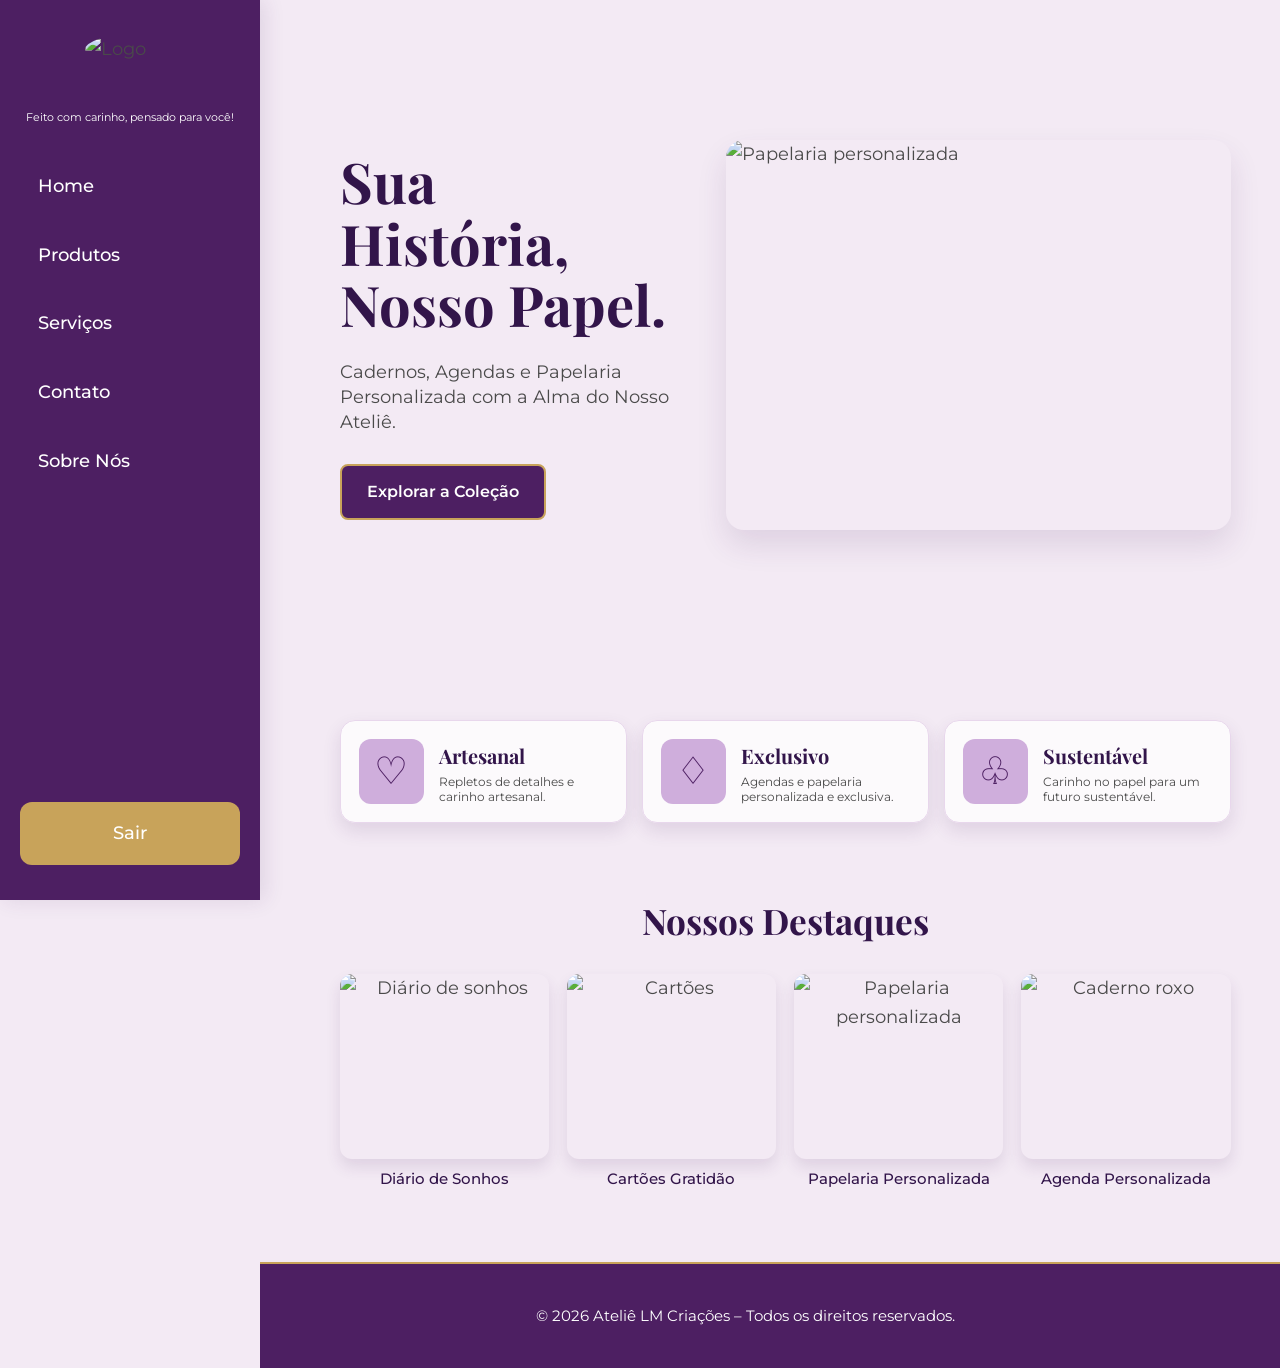
==== index.html @ 1ca39fce "Ateliê LM Criações" ====
<!DOCTYPE html>
<html lang="pt-br">

<head>
    <meta charset="UTF-8">
    <meta name="viewport" content="width=device-width, initial-scale=1.0">
    <title>Home | LM Criações</title>
    <link rel="stylesheet" href="style.css">
</head>

<body>

    <header>

        <nav>

            <img class="logo" src="https://imglink.cc/cdn/tSysD6IzB-.jpg" alt="Logo">
            <p class="Texto-P">Feito com carinho, pensado para você!</p>

            <div class="menu">
                <a href="index.html">Home</a>
                <a href="produtos.html">Produtos</a>
                <a href="servicos.html">Serviços</a>
                <a href="#">Contato</a>
                <a href="Sobre.html">Sobre Nós</a>
                <a href="login.html" class="btn-sair">Sair</a>
            </div>

        </nav>

    </header>

    <main>

        <section class="home-hero">

            <div class="hero-texto">
                <h1>Sua História,<br>Nosso Papel.</h1>

                <p>
                    Cadernos, Agendas e Papelaria
                    Personalizada com a Alma do
                    Nosso Ateliê.
                </p>

                <a href="produtos.html" class="btn-colecao">
                    Explorar a Coleção
                </a>
            </div>

            <div class="hero-imagem">
                <img src="https://images.unsplash.com/photo-1544816155-12df9643f363?auto=format&fit=crop&w=1000&q=80"
                    alt="Papelaria personalizada">
            </div>

        </section>

        <section class="diferenciais">

            <div class="diferencial">
                <div class="icone">♡</div>

                <div>
                    <h3>Artesanal</h3>
                    <p>
                        Repletos de detalhes e
                        carinho artesanal.
                    </p>
                </div>
            </div>

            <div class="diferencial">
                <div class="icone">♢</div>

                <div>
                    <h3>Exclusivo</h3>
                    <p>
                        Agendas e papelaria
                        personalizada e exclusiva.
                    </p>
                </div>
            </div>

            <div class="diferencial">
                <div class="icone">♧</div>

                <div>
                    <h3>Sustentável</h3>
                    <p>
                        Carinho no papel para um
                        futuro sustentável.
                    </p>
                </div>
            </div>

        </section>

        <section id="destaques" class="destaques">

            <h2>Nossos Destaques</h2>

            <div class="produtos-destaque">

                <div class="produto">
                    <img src="https://images.unsplash.com/photo-1531346878377-a5be20888e57?auto=format&fit=crop&w=600&q=80"
                        alt="Diário de sonhos">

                    <h3>Diário de Sonhos</h3>
                </div>

                <div class="produto">
                    <img src="https://images.unsplash.com/photo-1517842645767-c639042777db?auto=format&fit=crop&w=600&q=80"
                        alt="Cartões">

                    <h3>Cartões Gratidão</h3>
                </div>

                <div class="produto">
                    <img src="https://images.unsplash.com/photo-1455390582262-044cdead277a?auto=format&fit=crop&w=600&q=80"
                        alt="Papelaria personalizada">

                    <h3>Papelaria Personalizada</h3>
                </div>

                <div class="produto">
                    <img src="https://images.unsplash.com/photo-1544947950-fa07a98d237f?auto=format&fit=crop&w=600&q=80"
                        alt="Caderno roxo">

                    <h3>Agenda Personalizada</h3>
                </div>

            </div>

        </section>

    </main>

    <footer>
        <div class="container">
            <p>© 2026 Ateliê LM Criações – Todos os direitos reservados.</p>
        </div>
    </footer>

</body>

</html>
---- style.css ----
/* https://imglink.cc/cdn/tSysD6IzB-.jpg (Imagem da Logo)*/
@import url('https://fonts.googleapis.com/css2?family=Montserrat:wght@300;400;500;600;700&family=Playfair+Display:wght@500;600;700&display=swap');

:root {
    --bg-principal: #F3EAF4;
    --cabecalho: #4D1F62;
    --roxo-texto: #32154A;
    --cards: #CFAEDC;
    --branco: #FFFFFF;
    --botao: #C8A35A;
    --botao-hover: #B38E47;
    --textinho: #4A4A4A;
    --borda: #E8D7EC;
    --sombra: rgba(77, 31, 98, .12);
    --transition: .3s ease;
}

* {
    margin: 0;
    padding: 0;
    box-sizing: border-box;
}

html {
    scroll-behavior: smooth;
}

body {
    background: var(--bg-principal);
    color: var(--textinho);
    font-family: "Montserrat", sans-serif;
    font-size: 18px;
    line-height: 1.6;
}

h1,
h2,
h3,
h4,
h5,
h6 {
    font-family: "Playfair Display", serif;
    color: var(--roxo-texto);
    margin-bottom: 15px;
}

h1 {
    font-size: 3.5rem;
}

h2 {
    font-size: 2.7rem;
}

h3 {
    font-size: 2rem;
}

h4 {
    font-size: 1.7rem;
}

h5 {
    font-size: 1.4rem;
}

h6 {
    font-size: 1.1rem;
}

p {
    margin-bottom: 20px;
}

header {
    position: fixed;
    top: 0;
    left: 0;
    width: 260px;
    height: 100vh;
    background: var(--cabecalho);
    box-shadow: 4px 0 20px var(--sombra);
    z-index: 1000;
}

nav {
    height: 100%;
    display: flex;
    flex-direction: column;
    align-items: center;
    padding: 35px 20px;
}

.logo {
    width: 90px;
    margin-bottom: 45px;
    border-radius: 50%;
}

.menu {
    width: 100%;
    display: flex;
    flex-direction: column;
    gap: 10px;
    flex: 1;
}

.menu a {
    color: var(--branco);
    padding: 15px 18px;
    border-radius: 12px;
    font-weight: 500;
    text-decoration: none;
    transition: var(--transition);
}

.menu a:hover {
    background: rgba(255, 255, 255, .15);
    color: var(--botao);
    transform: translateX(8px);
}

main {
    margin-left: 260px;
    padding-left: 30px;
}

.container {
    width: 95%;
    padding: 30px 10px;
}

section {
    margin-bottom: 70px;
}

.home-hero {
    width: 100%;
    min-height: 650px;
    display: grid;
    grid-template-columns: .8fr 1.2fr;
    align-items: center;
    gap: 50px;
    padding: 60px 5% 40px;
}

.hero-texto {
    max-width: 450px;
}

.hero-texto h1 {
    font-size: 3.5rem;
    line-height: 1.1;
    margin-bottom: 25px;
}

.hero-texto p {
    font-size: 1.15rem;
    line-height: 1.35;
    margin-bottom: 30px;
}

.hero-imagem {
    width: 100%;
    height: 390px;
    overflow: hidden;
    border-radius: 18px;
    box-shadow: 0 15px 30px var(--sombra);
}

.hero-imagem img {
    width: 100%;
    height: 100%;
    display: block;
    object-fit: cover;
    transition: var(--transition);
}

.hero-imagem:hover img {
    transform: scale(1.03);
}

button,
.btn-colecao {
    background: var(--botao);
    color: var(--branco);
    border-radius: 8px;
    font-size: 16px;
    font-weight: 600;
    cursor: pointer;
    transition: var(--transition);
}

button {
    border: none;
    padding: 12px 30px;
}

button:hover {
    background: var(--botao-hover);
    transform: translateY(-3px);
}

.btn-colecao {
    display: inline-block;
    padding: 13px 25px;
    border: 2px solid var(--botao);
    text-decoration: none;
    background: var(--cabecalho);
}

.btn-colecao:hover {
    background: var(--botao);
    transform: translateY(-3px);
    box-shadow: 0 8px 18px rgba(200, 163, 90, .30);
}

.btn-sair {
    width: 100%;
    margin-top: auto;
    padding: 15px 18px;
    background: var(--botao);
    color: var(--branco);
    border: 2px solid transparent;
    border-radius: 12px;
    text-align: center;
    text-decoration: none;
    font-weight: 600;
    transition: var(--transition);
}

.btn-sair:hover {
    background: var(--botao-hover);
    border-color: rgba(255, 255, 255, .25);
    transform: translateY(-3px);
    box-shadow: 0 8px 18px rgba(200, 163, 90, .35);
}

.diferenciais {
    width: 90%;
    margin: 0 auto 70px;
    display: grid;
    grid-template-columns: repeat(3, 1fr);
    gap: 15px;
}

.diferencial {
    display: flex;
    align-items: center;
    gap: 15px;
    padding: 18px;
    background: rgba(255, 255, 255, .75);
    border: 1px solid var(--borda);
    border-radius: 15px;
    box-shadow: 0 8px 18px var(--sombra);
    transition: var(--transition);
}

.diferencial:hover {
    transform: translateY(-5px);
    box-shadow: 0 12px 25px var(--sombra);
}

.icone {
    min-width: 65px;
    height: 65px;
    display: flex;
    align-items: center;
    justify-content: center;
    background: var(--cards);
    color: var(--cabecalho);
    border-radius: 12px;
    font-family: serif;
    font-size: 38px;
}

.diferencial h3 {
    margin-bottom: 2px;
    font-size: 1.25rem;
}

.diferencial p {
    margin: 0;
    font-size: .75rem;
    line-height: 1.25;
}

.destaques {
    width: 90%;
    margin: 0 auto 70px;
    text-align: center;
}

.destaques h2 {
    margin-bottom: 25px;
    font-size: 2.2rem;
}

.produtos-destaque {
    display: grid;
    grid-template-columns: repeat(4, 1fr);
    gap: 18px;
}

.produto {
    cursor: pointer;
    transition: var(--transition);
}

.produto:hover {
    transform: translateY(-5px);
}

.produto img {
    width: 100%;
    height: 185px;
    display: block;
    object-fit: cover;
    margin-bottom: 8px;
    border-radius: 12px;
    box-shadow: 0 8px 15px var(--sombra);
    transition: var(--transition);
}

.produto:hover img {
    box-shadow: 0 12px 22px var(--sombra);
}

.produto h3 {
    margin: 0;
    color: var(--roxo-texto);
    font-family: "Montserrat", sans-serif;
    font-size: .95rem;
    font-weight: 500;
}

.cards,
.servicos {
    display: grid;
    grid-template-columns: repeat(auto-fit, minmax(260px, 1fr));
    gap: 25px;
}

.card,
.card_servicos {
    padding: 25px;
    background: var(--branco);
    border: 1px solid var(--borda);
    border-radius: 18px;
    box-shadow: 0 10px 20px var(--sombra);
}

.card button {
    margin-top: 15px;
}

.card_servicos {
    transition: var(--transition);
}

.card_servicos:hover {
    transform: translateY(-5px);
}

#servicos_main {
    padding: 30px 5% 5%;
    display: flex;
    flex-direction: column;
}

#servicos_main h1 {
    padding: 0;
}

.card_servicos img {
    width: 100%;
    height: auto;
    display: block;
}

.overlay {
    position: relative;
    width: auto;
    padding: 10px 0;
    background: rgba(50, 21, 74, .79);
    color: var(--branco);
    border-radius: 10px;
    text-align: center;
    font-size: 15px;
    font-weight: bold;
    opacity: 0;
    transition: opacity var(--transition);
}

.card_servicos:hover .overlay {
    opacity: 1;
}

.Texto-P {
    margin-bottom: 30px;
    color: var(--branco);
    font-size: .7rem;
}

footer {
    margin-left: 260px;
    padding: 10px;
    background: var(--cabecalho);
    color: var(--branco);
    text-align: center;
    border-top: 2px solid var(--botao);
}

footer p {
    margin: 0;
    color: var(--branco);
    font-size: .95rem;
}

@media (max-width: 1000px) {
    .home-hero {
        grid-template-columns: 1fr;
        padding-top: 40px;
        text-align: center;
    }

    .hero-texto {
        max-width: 600px;
        margin: auto;
    }

    .hero-imagem {
        height: 350px;
    }

    .diferenciais {
        grid-template-columns: 1fr;
    }

    .produtos-destaque {
        grid-template-columns: repeat(2, 1fr);
    }
}

@media (max-width: 768px) {
    body {
        font-size: 16px;
    }

    header {
        position: relative;
        width: 100%;
        height: auto;
    }

    nav {
        padding: 20px;
    }

    .logo {
        margin-bottom: 20px;
    }

    .menu {
        flex-direction: row;
        justify-content: center;
        flex-wrap: wrap;
    }

    main {
        margin-left: 0;
        padding-left: 0;
    }

    .container {
        width: 92%;
    }

    .home-hero {
        padding: 30px 5%;
    }

    .hero-texto h1 {
        font-size: 2.5rem;
    }

    .hero-texto p {
        font-size: 1rem;
    }

    .hero-imagem {
        height: 280px;
    }

    .diferenciais {
        width: 92%;
    }

    .produtos-destaque {
        grid-template-columns: repeat(2, 1fr);
    }

    footer {
        margin-left: 0;
    }
}

@media (max-width: 500px) {
    .produtos-destaque {
        grid-template-columns: 1fr;
    }

    .produto img {
        height: 220px;
    }
}
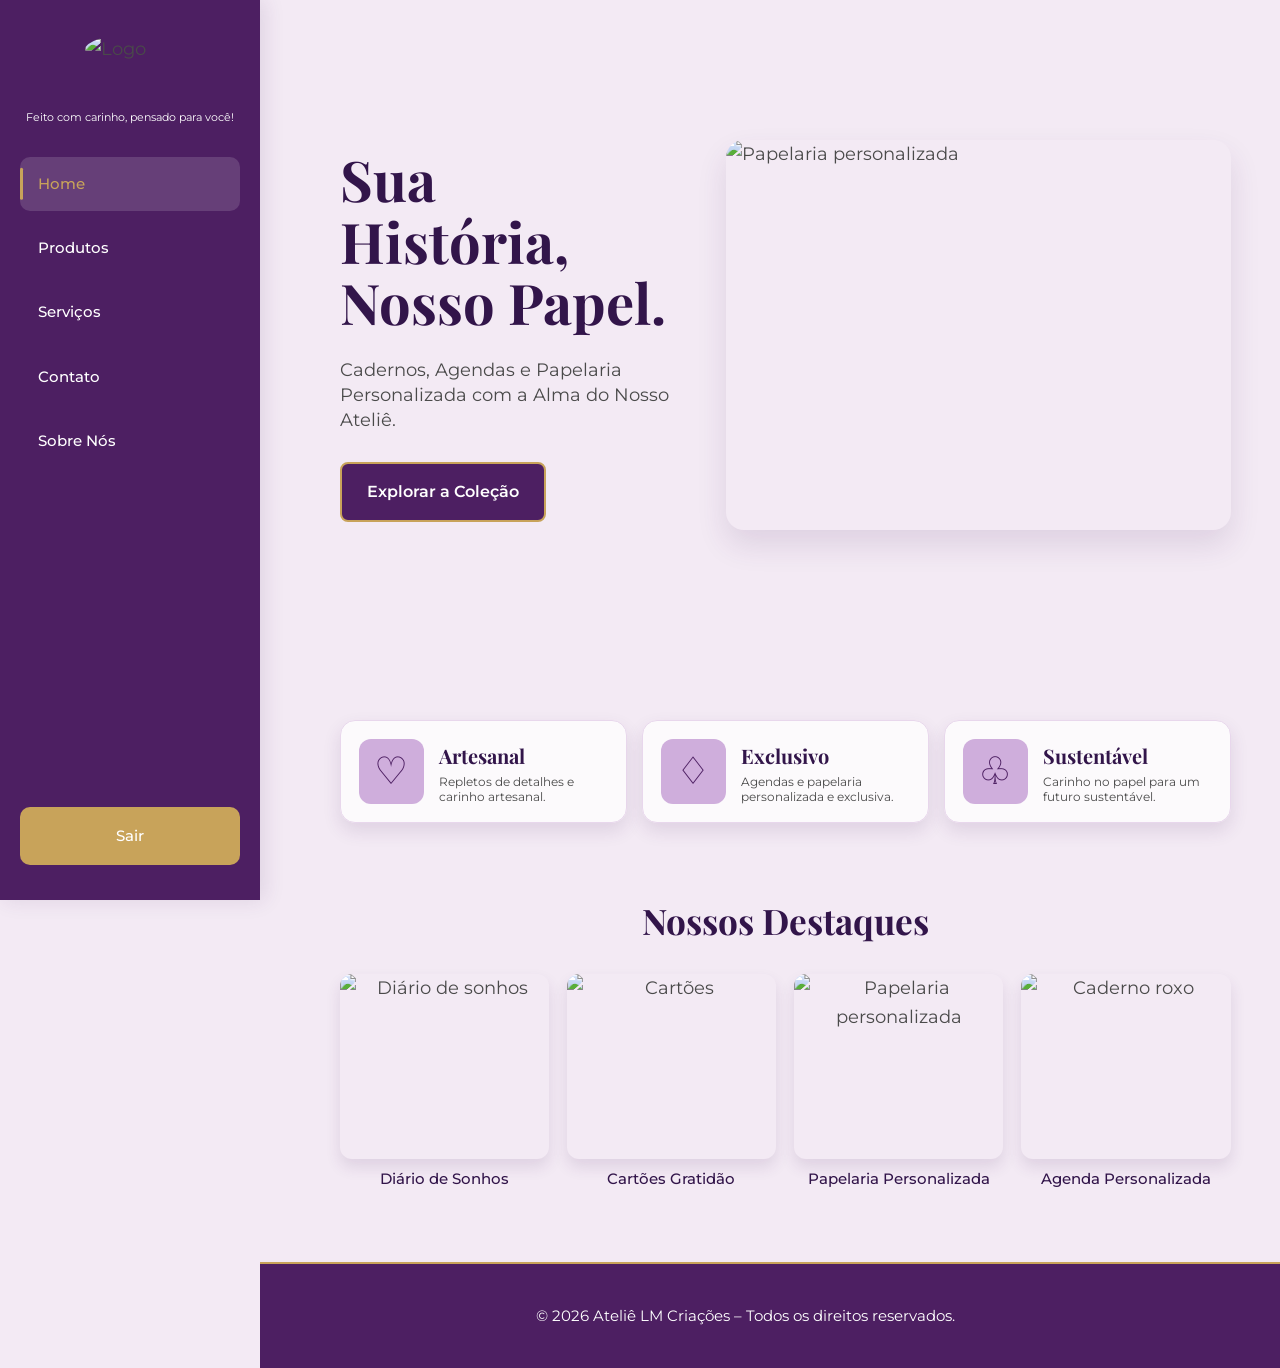
==== commit 3235bb56: "Ateliê LM Criações" ====
--- a/index.html
+++ b/index.html
@@ -18,10 +18,10 @@
             <p class="Texto-P">Feito com carinho, pensado para você!</p>
 
             <div class="menu">
-                <a href="index.html">Home</a>
+                <a href="index.html" class="ativo">Home</a>
                 <a href="produtos.html">Produtos</a>
                 <a href="servicos.html">Serviços</a>
-                <a href="#">Contato</a>
+                <a href="contato.html">Contato</a>
                 <a href="Sobre.html">Sobre Nós</a>
                 <a href="login.html" class="btn-sair">Sair</a>
             </div>
--- a/style.css
+++ b/style.css
@@ -1,5 +1,5 @@
 /* https://imglink.cc/cdn/tSysD6IzB-.jpg (Imagem da Logo)*/
-@import url('https://fonts.googleapis.com/css2?family=Montserrat:wght@300;400;500;600;700&family=Playfair+Display:wght@500;600;700&display=swap');
+@import url('https://fonts.googleapis.com/css2?family=Montserrat:wght@300;400;500;600;700&family=Playfair+Display:wght@500;600;700&display=swap%27');
 
 :root {
     --bg-principal: #F3EAF4;
@@ -84,7 +84,7 @@
 }
 
 nav {
-    height: 100%;
+    height: 100vh;
     display: flex;
     flex-direction: column;
     align-items: center;
@@ -105,19 +105,58 @@
     flex: 1;
 }
 
+
 .menu a {
+    position: relative;
     color: var(--branco);
     padding: 15px 18px;
-    border-radius: 12px;
+    border-radius: 10px;
+    text-decoration: none;
+    font-size: .95rem;
     font-weight: 500;
-    text-decoration: none;
-    transition: var(--transition);
-}
+    transition: var(--transition);
+    overflow: hidden;
+
+}
+
+.menu a::before {
+    content: "";
+    position: absolute;
+    left: 0;
+    top: 50%;
+    width: 3px;
+    height: 0;
+    background: var(--botao);
+    border-radius: 5px;
+    transform: translateY(-50%);
+    transition: var(--transition);
+
+}
+
 
 .menu a:hover {
-    background: rgba(255, 255, 255, .15);
+    background: rgba(255, 255, 255, .10);
     color: var(--botao);
     transform: translateX(8px);
+
+}
+
+
+.menu a:hover::before {
+    height: 60%;
+
+}
+
+.menu a.ativo {
+    background: rgba(255, 255, 255, .14);
+    color: var(--botao);
+
+}
+
+
+.menu a.ativo::before {
+    height: 60%;
+
 }
 
 main {
@@ -203,7 +242,7 @@
 
 .btn-colecao {
     display: inline-block;
-    padding: 13px 25px;
+    padding: 15px 25px;
     border: 2px solid var(--botao);
     text-decoration: none;
     background: var(--cabecalho);
@@ -513,4 +552,391 @@
     .produto img {
         height: 220px;
     }
+}
+
+.sobre-container {
+    width: min(1250px, 90%);
+    margin: 0 auto;
+}
+
+.sobre-hero {
+    min-height: 550px;
+    padding: 70px 5%;
+    display: grid;
+    grid-template-columns: .9fr 1.1fr;
+    align-items: center;
+    gap: 60px;
+}
+
+.sobre-titulo {
+    position: relative;
+}
+
+.sobre-detalhe,
+.titulo-secao span,
+.diferencial-conteudo>span {
+    display: inline-block;
+    margin-bottom: 12px;
+    color: var(--botao);
+    font-size: .8rem;
+    font-weight: 700;
+    letter-spacing: 2px;
+}
+
+.sobre-titulo h1 {
+    margin-bottom: 5px;
+    line-height: 1.1;
+}
+
+.sobre-titulo h2 {
+    margin-bottom: 15px;
+    color: var(--botao);
+    font-family: "Montserrat", sans-serif;
+    font-size: 1.4rem;
+    font-weight: 500;
+}
+
+.sobre-titulo p {
+    font-size: 1.1rem;
+    font-style: italic;
+}
+
+.sobre-introducao {
+    padding: 35px;
+    background: rgba(255, 255, 255, .8);
+    border-left: 5px solid var(--botao);
+    border-radius: 0 20px 20px 0;
+    box-shadow: 0 12px 25px var(--sombra);
+}
+
+.sobre-introducao p:last-child {
+    margin-bottom: 0;
+}
+
+.titulo-secao {
+    margin-bottom: 40px;
+    text-align: center;
+}
+
+.titulo-secao h2 {
+    margin-bottom: 8px;
+}
+
+.titulo-secao p {
+    max-width: 650px;
+    margin: 0 auto;
+}
+
+.sobre-secao {
+    padding: 40px 5% 80px;
+}
+
+.sobre-servicos {
+    display: grid;
+    grid-template-columns: repeat(4, 1fr);
+    gap: 20px;
+}
+
+.sobre-card,
+.sobre-bloco {
+    background: var(--branco);
+    border: 1px solid var(--borda);
+    box-shadow: 0 8px 18px var(--sombra);
+}
+
+.sobre-card {
+    position: relative;
+    padding: 28px 22px;
+    border-radius: 18px;
+    overflow: hidden;
+    transition: var(--transition);
+}
+
+.sobre-card::before {
+    content: "";
+    position: absolute;
+    inset: 0 0 auto;
+    height: 4px;
+    background: var(--botao);
+    transform: scaleX(0);
+    transform-origin: left;
+    transition: var(--transition);
+}
+
+.sobre-card:hover {
+    transform: translateY(-8px);
+    box-shadow: 0 15px 30px var(--sombra);
+}
+
+.sobre-card:hover::before {
+    transform: scaleX(1);
+}
+
+.sobre-icone,
+.bloco-icone {
+    display: flex;
+    align-items: center;
+    justify-content: center;
+    background: var(--cards);
+    border-radius: 15px;
+}
+
+.sobre-icone {
+    width: 58px;
+    height: 58px;
+    margin-bottom: 18px;
+    font-size: 28px;
+}
+
+.sobre-card h3,
+.beneficio h3 {
+    font-family: "Montserrat", sans-serif;
+}
+
+.sobre-card h3 {
+    margin-bottom: 8px;
+    font-size: 1.15rem;
+}
+
+.sobre-card p {
+    margin: 0;
+    font-size: .9rem;
+    line-height: 1.5;
+}
+
+.sobre-diferencial {
+    width: 90%;
+    margin: 20px auto 80px;
+    padding: 50px;
+    display: grid;
+    grid-template-columns: 1.5fr .8fr;
+    align-items: center;
+    gap: 50px;
+    background: var(--cabecalho);
+    color: var(--branco);
+    border-radius: 25px;
+    box-shadow: 0 15px 30px var(--sombra);
+    overflow: hidden;
+}
+
+.diferencial-conteudo h2 {
+    color: var(--branco);
+}
+
+.diferencial-conteudo p {
+    color: rgba(255, 255, 255, .88);
+}
+
+.diferencial-frase {
+    padding: 25px;
+    text-align: center;
+    border: 1px solid rgba(255, 255, 255, .25);
+    border-radius: 18px;
+}
+
+.diferencial-frase span {
+    display: block;
+    height: 30px;
+    color: var(--botao);
+    font-family: "Playfair Display", serif;
+    font-size: 4rem;
+    line-height: 1;
+}
+
+.diferencial-frase p {
+    margin: 15px 0 0;
+    color: var(--branco);
+    font-family: "Playfair Display", serif;
+    font-size: 1.25rem;
+}
+
+.sobre-duplo {
+    width: 90%;
+    margin: 0 auto 80px;
+    display: grid;
+    grid-template-columns: repeat(2, 1fr);
+    gap: 25px;
+}
+
+.sobre-bloco {
+    padding: 35px;
+    border-radius: 20px;
+    transition: var(--transition);
+}
+
+.sobre-bloco:hover {
+    transform: translateY(-5px);
+}
+
+.bloco-icone {
+    width: 60px;
+    height: 60px;
+    margin-bottom: 20px;
+    font-size: 30px;
+}
+
+.sobre-bloco h2 {
+    font-size: 2rem;
+}
+
+.sobre-escolha {
+    padding: 20px 5% 80px;
+}
+
+.sobre-beneficios {
+    display: grid;
+    grid-template-columns: repeat(2, 1fr);
+    gap: 20px;
+}
+
+.beneficio {
+    display: flex;
+    align-items: flex-start;
+    gap: 20px;
+    padding: 25px;
+    background: rgba(255, 255, 255, .8);
+    border: 1px solid var(--borda);
+    border-radius: 18px;
+    transition: var(--transition);
+}
+
+.beneficio:hover {
+    transform: translateY(-5px);
+    box-shadow: 0 10px 22px var(--sombra);
+}
+
+.beneficio-icone {
+    min-width: 55px;
+    height: 55px;
+    display: flex;
+    align-items: center;
+    justify-content: center;
+    background: var(--cards);
+    border-radius: 14px;
+    font-size: 25px;
+}
+
+.beneficio h3 {
+    margin-bottom: 5px;
+    font-size: 1.15rem;
+}
+
+.beneficio p {
+    margin: 0;
+    font-size: .9rem;
+}
+
+.sobre-final {
+    width: 90%;
+    margin: 0 auto 70px;
+    padding: 65px 30px;
+    text-align: center;
+    background: var(--cards);
+    border-radius: 25px;
+    box-shadow: 0 12px 25px var(--sombra);
+}
+
+.sobre-final h2 {
+    margin-bottom: 10px;
+}
+
+.sobre-final p {
+    max-width: 600px;
+    margin: 0 auto 25px;
+}
+
+@media (max-width: 1100px) {
+
+    .sobre-hero {
+        grid-template-columns: 1fr;
+        gap: 30px;
+        text-align: center;
+    }
+
+    .sobre-introducao {
+        text-align: left;
+    }
+
+    .sobre-servicos {
+        grid-template-columns: repeat(2, 1fr);
+    }
+
+    .sobre-diferencial {
+        grid-template-columns: 1fr;
+    }
+}
+
+@media (max-width: 768px) {
+
+    .sobre-hero {
+        padding: 40px 2%;
+    }
+
+    .sobre-secao,
+    .sobre-escolha {
+        padding-left: 2%;
+        padding-right: 2%;
+    }
+
+    .sobre-titulo h1 {
+        font-size: 2.6rem;
+    }
+
+    .sobre-titulo h2 {
+        font-size: 1.15rem;
+    }
+
+    .sobre-introducao {
+        padding: 25px;
+    }
+
+    .sobre-servicos,
+    .sobre-beneficios,
+    .sobre-duplo {
+        grid-template-columns: 1fr;
+    }
+
+    .sobre-secao {
+        padding-bottom: 60px;
+    }
+
+    .sobre-escolha {
+        padding-bottom: 60px;
+    }
+
+    .sobre-diferencial,
+    .sobre-duplo,
+    .sobre-final {
+        width: 95%;
+    }
+
+    .sobre-diferencial {
+        padding: 35px 25px;
+    }
+}
+
+@media (max-width: 500px) {
+
+    .sobre-titulo h1 {
+        font-size: 2.2rem;
+    }
+
+    .titulo-secao h2 {
+        font-size: 2rem;
+    }
+
+    .sobre-introducao {
+        border-left: 0;
+        border-top: 4px solid var(--botao);
+        border-radius: 0 0 18px 18px;
+    }
+
+    .sobre-diferencial,
+    .sobre-final {
+        border-radius: 18px;
+    }
+
+    .sobre-final {
+        padding: 45px 20px;
+    }
 }
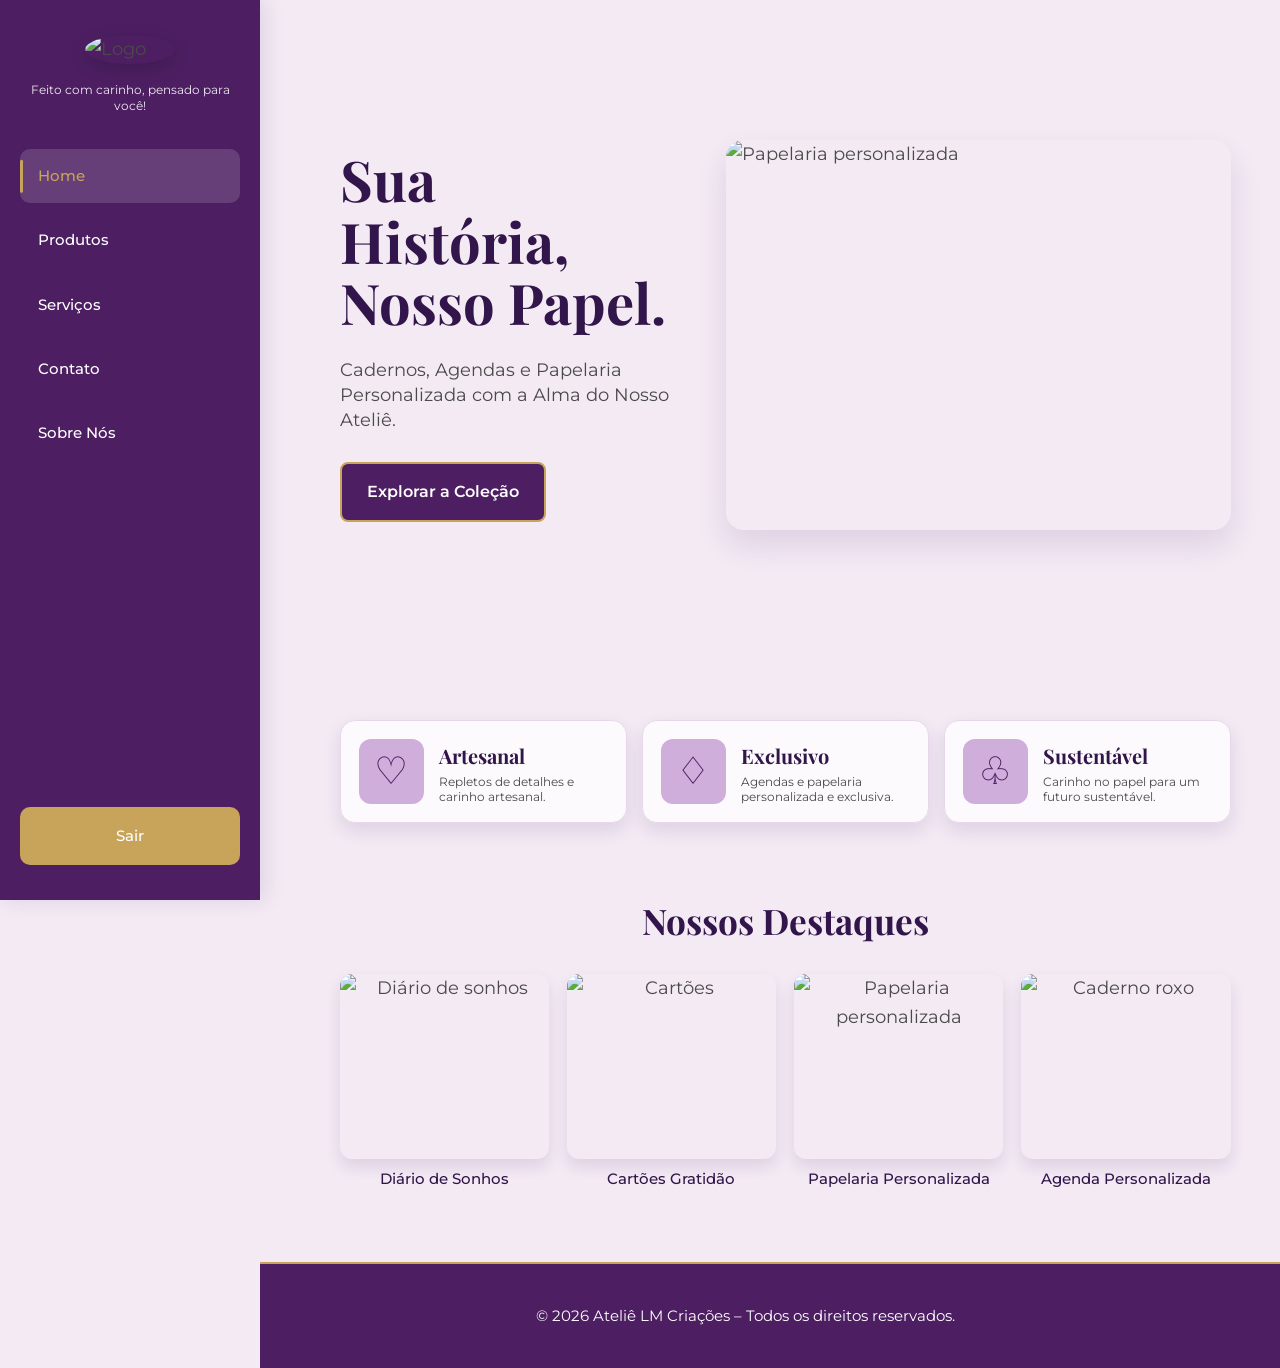
==== commit 5c5ab5f9: "AteliÊ LM Criações" ====
--- a/index.html
+++ b/index.html
@@ -7,6 +7,35 @@
     <title>Home | LM Criações</title>
     <link rel="stylesheet" href="style.css">
 </head>
+
+<style>
+    .video-stage {
+        position: fixed;
+        inset: 0;
+
+        width: 100vw;
+        height: 100vh;
+
+        background: #000;
+
+        z-index: 9999;
+
+        display: flex;
+        justify-content: center;
+        align-items: center;
+    }
+
+    .video-stage.hidden {
+        display: none;
+    }
+
+    .video-stage video {
+        width: 100%;
+        height: 100%;
+
+        object-fit: cover;
+    }
+</style>
 
 <body>
 
@@ -141,6 +170,23 @@
         </div>
     </footer>
 
+    <div class="video-stage hidden" id="videoStage">
+
+        <video id="loginVideo" autoplay muted playsinline preload="auto">
+
+            <source
+                src="https://res.cloudinary.com/dpfxm4tb/video/upload/v1787179783/Animated_brand_logo_reveal_202608181915.mp4"
+                type="video/mp4">
+
+            Seu navegador não suporta vídeo HTML5.
+
+        </video>
+
+    </div>
+
+    <script src="https://player.vimeo.com/api/player.js"></script>
+    <script src="video-index.js"></script>
+
 </body>
 
 </html>
--- a/style.css
+++ b/style.css
@@ -33,6 +33,28 @@
     line-height: 1.6;
 }
 
+.body-contato {
+
+    min-height: 100vh;
+
+    background:
+        radial-gradient(circle at 80% 20%,
+            rgba(207, 174, 220, .35),
+            transparent 25%),
+        radial-gradient(circle at 20% 80%,
+            rgba(200, 163, 90, .10),
+            transparent 25%),
+        var(--bg-principal);
+
+    color: var(--textinho);
+
+    font-family: "Montserrat", sans-serif;
+
+    line-height: 1.6;
+
+}
+
+
 h1,
 h2,
 h3,
@@ -93,8 +115,15 @@
 
 .logo {
     width: 90px;
-    margin-bottom: 45px;
     border-radius: 50%;
+    margin-bottom: 18px;
+    box-shadow:
+        0 5px 18px rgba(0, 0, 0, .18);
+    transition: var(--transition);
+}
+
+.logo:hover {
+    transform: scale(1.06) rotate(2deg);
 }
 
 .menu {
@@ -164,13 +193,157 @@
     padding-left: 30px;
 }
 
+.box {
+    min-height: calc(100vh - 55px);
+    display: flex;
+    justify-content: center;
+    align-items: center;
+    padding: 55px 35px;
+}
+
+
+.conteudo {
+    width: 100%;
+    max-width: 1100px;
+}
+
+.titulo {
+    text-align: center;
+    margin-bottom: 42px;
+    animation: aparecer .7s ease;
+}
+
+
+.titulo span {
+    display: block;
+    color: var(--botao);
+    font-size: .75rem;
+    font-weight: 700;
+    letter-spacing: 3px;
+    margin-bottom: 8px;
+}
+
+
+.titulo h1 {
+    position: relative;
+    display: inline-block;
+    color: var(--roxo-texto);
+    font-family: "Playfair Display", serif;
+    font-size: clamp(2rem, 4vw, 3rem);
+    margin-bottom: 12px;
+}
+
+.titulo h1::after {
+    content: "";
+    position: absolute;
+    left: 50%;
+    bottom: -8px;
+    width: 55px;
+    height: 3px;
+    background: var(--botao);
+    border-radius: 10px;
+    transform: translateX(-50%);
+}
+
+
+.titulo p {
+    max-width: 600px;
+    margin: 0 auto;
+    color: var(--textinho);
+    font-size: .95rem;
+}
+
 .container {
     width: 95%;
     padding: 30px 10px;
 }
 
+.cont {
+    display: grid;
+    grid-template-columns: repeat(3, 1fr);
+    gap: 22px;
+}
+
 section {
     margin-bottom: 70px;
+}
+
+.sect {
+    position: relative;
+    min-height: 220px;
+    padding: 28px 22px;
+    background: rgba(255, 255, 255, .95);
+    border: 1px solid var(--borda);
+    border-radius: 18px;
+    box-shadow:
+        0 8px 20px var(--sombra);
+
+    display: flex;
+    flex-direction: column;
+    justify-content: center;
+    align-items: center;
+    text-align: center;
+    transition:
+        transform .3s ease,
+        box-shadow .3s ease,
+        border-color .3s ease;
+
+    overflow: hidden;
+    animation: subir .7s ease both;
+}
+
+.sect::before {
+    content: "";
+    position: absolute;
+    top: 0;
+    left: 0;
+    width: 100%;
+    height: 3px;
+    background:
+        linear-gradient(90deg,
+            var(--botao),
+            var(--cabecalho));
+
+    transform: scaleX(0);
+    transform-origin: center;
+    transition: var(--transition);
+}
+
+
+.sect:hover {
+    transform: translateY(-8px);
+    border-color: var(--roxo-claro);
+    box-shadow:
+        0 16px 32px rgba(77, 31, 98, .17);
+}
+
+
+.sect:hover::before {
+    transform: scaleX(1);
+}
+
+.sect:nth-child(1) {
+    animation-delay: .05s;
+}
+
+.sect:nth-child(2) {
+    animation-delay: .10s;
+}
+
+.sect:nth-child(3) {
+    animation-delay: .15s;
+}
+
+.sect:nth-child(4) {
+    animation-delay: .20s;
+}
+
+.sect:nth-child(5) {
+    animation-delay: .25s;
+}
+
+.sect:nth-child(6) {
+    animation-delay: .30s;
 }
 
 .home-hero {
@@ -311,6 +484,46 @@
     border-radius: 12px;
     font-family: serif;
     font-size: 38px;
+}
+
+.icon {
+    width: 54px;
+    height: 54px;
+    display: flex;
+    align-items: center;
+    justify-content: center;
+    margin-bottom: 15px;
+    background:
+        linear-gradient(135deg,
+            var(--bg-principal),
+            #E9D8ED);
+
+    border: 1px solid var(--borda);
+    border-radius: 50%;
+    font-size: 23px;
+    transition: var(--transition);
+}
+
+
+.sect:hover .icone {
+    transform:
+        scale(1.1) rotate(4deg);
+    box-shadow:
+        0 5px 12px var(--sombra);
+}
+
+.sect h3 {
+    color: var(--roxo-texto);
+    font-family: "Playfair Display", serif;
+    font-size: 1.25rem;
+    margin-bottom: 10px;
+}
+
+
+.sect p {
+    color: var(--textinho);
+    font-size: .9rem;
+    margin-bottom: 4px;
 }
 
 .diferencial h3 {
@@ -436,10 +649,14 @@
 }
 
 .Texto-P {
-    margin-bottom: 30px;
     color: var(--branco);
-    font-size: .7rem;
-}
+    font-size: .72rem;
+    text-align: center;
+    line-height: 1.4;
+    margin-bottom: 35px;
+    opacity: .9;
+}
+
 
 footer {
     margin-left: 260px;
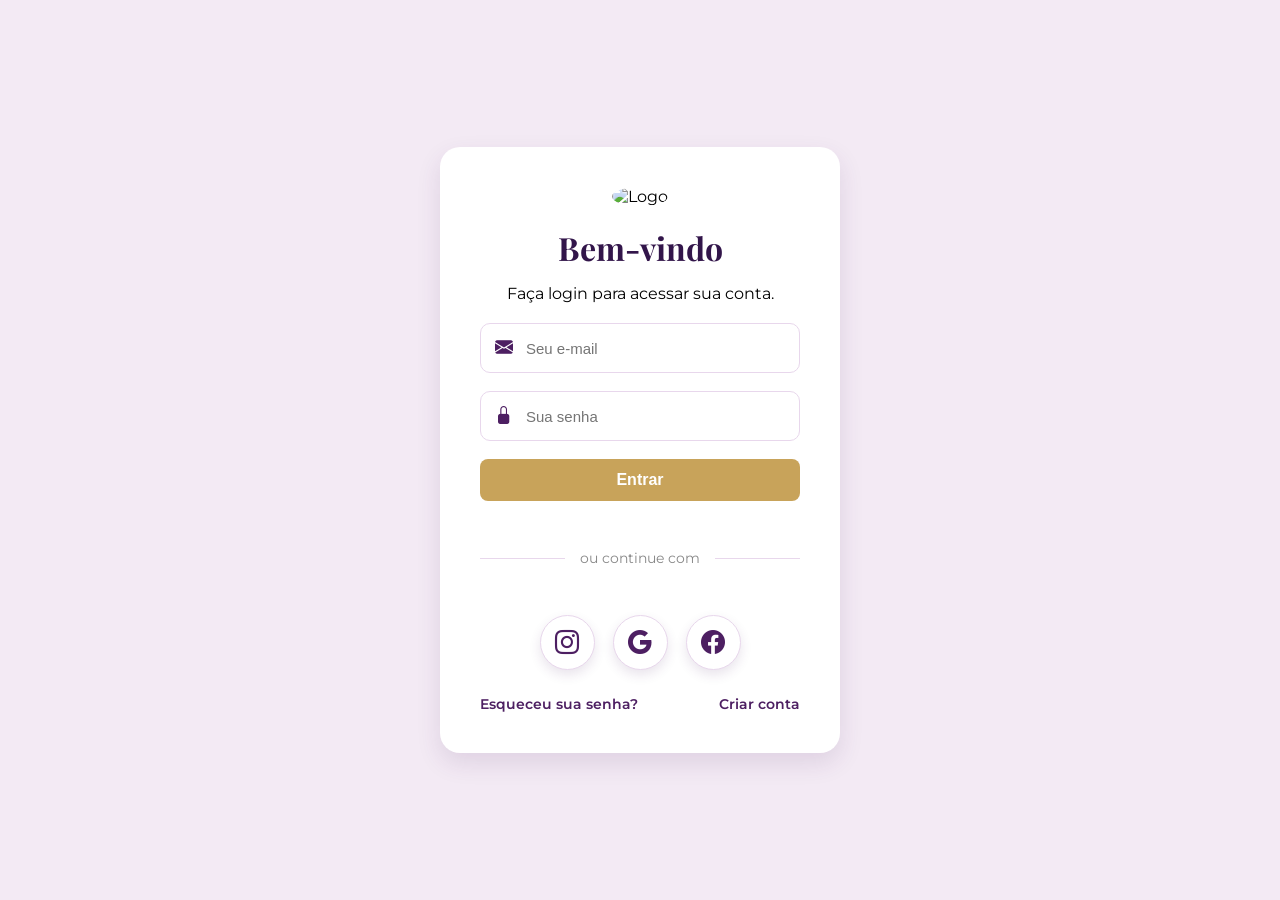
==== commit b62d7ed7: "Ateliê LM Criações" ====
--- a/index.html
+++ b/index.html
@@ -1,191 +1,90 @@
 <!DOCTYPE html>
-<html lang="pt-br">
+<html lang="pt-BR">
 
 <head>
     <meta charset="UTF-8">
     <meta name="viewport" content="width=device-width, initial-scale=1.0">
-    <title>Home | LM Criações</title>
-    <link rel="stylesheet" href="style.css">
+    <title>Login | Ateliê LM Criações</title>
+
+    <link rel="stylesheet" href="login-style.css">
+    <link rel="stylesheet" href="https://cdn.jsdelivr.net/npm/bootstrap-icons@1.13.1/font/bootstrap-icons.min.css">
 </head>
-
-<style>
-    .video-stage {
-        position: fixed;
-        inset: 0;
-
-        width: 100vw;
-        height: 100vh;
-
-        background: #000;
-
-        z-index: 9999;
-
-        display: flex;
-        justify-content: center;
-        align-items: center;
-    }
-
-    .video-stage.hidden {
-        display: none;
-    }
-
-    .video-stage video {
-        width: 100%;
-        height: 100%;
-
-        object-fit: cover;
-    }
-</style>
 
 <body>
 
-    <header>
+    <div class="login-container" id="loginContainer">
+        <div class="login-card">
+            <img src="https://i.imgur.com/DnPA7DT.png" alt="Logo" class="logo">
 
-        <nav>
+            <h1>Bem-vindo</h1>
 
-            <img class="logo" src="https://imglink.cc/cdn/tSysD6IzB-.jpg" alt="Logo">
-            <p class="Texto-P">Feito com carinho, pensado para você!</p>
+            <p>
+                Faça login para acessar sua conta.
+            </p>
 
-            <div class="menu">
-                <a href="index.html" class="ativo">Home</a>
-                <a href="produtos.html">Produtos</a>
-                <a href="servicos.html">Serviços</a>
-                <a href="contato.html">Contato</a>
-                <a href="Sobre.html">Sobre Nós</a>
-                <a href="login.html" class="btn-sair">Sair</a>
-            </div>
+            <form id="loginForm">
 
-        </nav>
+                <div class="input-box">
 
-    </header>
+                    <i class="bi bi-envelope-fill"></i>
 
-    <main>
+                    <input type="email" id="email" placeholder="Seu e-mail" required>
 
-        <section class="home-hero">
-
-            <div class="hero-texto">
-                <h1>Sua História,<br>Nosso Papel.</h1>
-
-                <p>
-                    Cadernos, Agendas e Papelaria
-                    Personalizada com a Alma do
-                    Nosso Ateliê.
-                </p>
-
-                <a href="produtos.html" class="btn-colecao">
-                    Explorar a Coleção
-                </a>
-            </div>
-
-            <div class="hero-imagem">
-                <img src="https://images.unsplash.com/photo-1544816155-12df9643f363?auto=format&fit=crop&w=1000&q=80"
-                    alt="Papelaria personalizada">
-            </div>
-
-        </section>
-
-        <section class="diferenciais">
-
-            <div class="diferencial">
-                <div class="icone">♡</div>
-
-                <div>
-                    <h3>Artesanal</h3>
-                    <p>
-                        Repletos de detalhes e
-                        carinho artesanal.
-                    </p>
-                </div>
-            </div>
-
-            <div class="diferencial">
-                <div class="icone">♢</div>
-
-                <div>
-                    <h3>Exclusivo</h3>
-                    <p>
-                        Agendas e papelaria
-                        personalizada e exclusiva.
-                    </p>
-                </div>
-            </div>
-
-            <div class="diferencial">
-                <div class="icone">♧</div>
-
-                <div>
-                    <h3>Sustentável</h3>
-                    <p>
-                        Carinho no papel para um
-                        futuro sustentável.
-                    </p>
-                </div>
-            </div>
-
-        </section>
-
-        <section id="destaques" class="destaques">
-
-            <h2>Nossos Destaques</h2>
-
-            <div class="produtos-destaque">
-
-                <div class="produto">
-                    <img src="https://images.unsplash.com/photo-1531346878377-a5be20888e57?auto=format&fit=crop&w=600&q=80"
-                        alt="Diário de sonhos">
-
-                    <h3>Diário de Sonhos</h3>
                 </div>
 
-                <div class="produto">
-                    <img src="https://images.unsplash.com/photo-1517842645767-c639042777db?auto=format&fit=crop&w=600&q=80"
-                        alt="Cartões">
+                <div class="input-box">
 
-                    <h3>Cartões Gratidão</h3>
+                    <i class="bi bi-lock-fill"></i>
+
+                    <input type="password" id="senha" placeholder="Sua senha" required>
+
                 </div>
 
-                <div class="produto">
-                    <img src="https://images.unsplash.com/photo-1455390582262-044cdead277a?auto=format&fit=crop&w=600&q=80"
-                        alt="Papelaria personalizada">
+                <button type="submit">
+                    Entrar
+                </button>
 
-                    <h3>Papelaria Personalizada</h3>
+                <div class="divider">
+                    <span>ou continue com</span>
                 </div>
 
-                <div class="produto">
-                    <img src="https://images.unsplash.com/photo-1544947950-fa07a98d237f?auto=format&fit=crop&w=600&q=80"
-                        alt="Caderno roxo">
+                <div class="social-login">
 
-                    <h3>Agenda Personalizada</h3>
+                    <a href="#" class="social-btn instagram">
+                        <i class="bi bi-instagram"></i>
+                    </a>
+
+                    <a href="#" class="social-btn google">
+                        <i class="bi bi-google"></i>
+                    </a>
+
+                    <a href="#" class="social-btn facebook">
+                        <i class="bi bi-facebook"></i>
+                    </a>
+
                 </div>
+
+            </form>
+
+            <div class="links">
+
+                <a href="esqueci-senha.html">
+                    Esqueceu sua senha?
+                </a>
+
+                <a href="cadastro.html">
+                    Criar conta
+                </a>
 
             </div>
 
-        </section>
-
-    </main>
-
-    <footer>
-        <div class="container">
-            <p>© 2026 Ateliê LM Criações – Todos os direitos reservados.</p>
         </div>
-    </footer>
-
-    <div class="video-stage hidden" id="videoStage">
-
-        <video id="loginVideo" autoplay muted playsinline preload="auto">
-
-            <source
-                src="https://res.cloudinary.com/dpfxm4tb/video/upload/v1787179783/Animated_brand_logo_reveal_202608181915.mp4"
-                type="video/mp4">
-
-            Seu navegador não suporta vídeo HTML5.
-
-        </video>
 
     </div>
 
     <script src="https://player.vimeo.com/api/player.js"></script>
-    <script src="video-index.js"></script>
+
+    <script src="video-teste.js"></script>
 
 </body>
 
--- a/login-style.css
+++ b/login-style.css
@@ -0,0 +1,314 @@
+@import url('https://fonts.googleapis.com/css2?family=Montserrat:wght@300;400;500;600;700&family=Playfair+Display:wght@500;600;700&display=swap');
+
+:root {
+    --bg-principal: #F3EAF4;
+
+    --cabecalho: #4D1F62;
+    --roxo-texto: #32154A;
+    --cards: #CFAEDC;
+
+    --botao: #C8A35A;
+    --botao-hover: #B38E47;
+
+    --branco: #FFF;
+    --textinho: #4A4A4A;
+
+    --borda: #E8D7EC;
+    --sombra: rgba(77, 31, 98, .12);
+
+    --transition: .3s ease;
+}
+
+* {
+    margin: 0;
+    padding: 0;
+    box-sizing: border-box;
+}
+
+html {
+    scroll-behavior: smooth;
+}
+
+body {
+    min-height: 100vh;
+    display: flex;
+    justify-content: center;
+    align-items: center;
+    background: var(--bg-principal);
+    font-family: "Montserrat", sans-serif;
+}
+
+.hidden {
+    display: none !important;
+}
+
+h1,
+h2,
+h3,
+h4,
+h5,
+h6 {
+    font-family: "Playfair Display", serif;
+    color: var(--roxo-texto);
+    margin-bottom: 15px;
+}
+
+p {
+    margin-bottom: 20px;
+}
+
+.logo {
+    width: 100px;
+    border-radius: 50%;
+    margin-bottom: 20px;
+}
+
+.login-container {
+    width: 100%;
+    display: flex;
+    justify-content: center;
+    padding: 20px;
+}
+
+/* =========================
+   PÁGINA DE TESTE DO VÍDEO
+========================= */
+
+.video-stage {
+    position: fixed;
+
+    inset: 0;
+
+    width: 100vw;
+    height: 100vh;
+
+    background: #000;
+
+    display: flex;
+    justify-content: center;
+    align-items: center;
+
+    overflow: hidden;
+
+    z-index: 9999;
+}
+
+.video-stage video {
+    width: 100%;
+    height: 100%;
+
+    object-fit: cover;
+
+    background: #000;
+}
+
+.hidden {
+    display: none !important;
+}
+
+.login-card {
+    width: 100%;
+    max-width: 400px;
+    background: var(--branco);
+    padding: 40px;
+    border-radius: 20px;
+    box-shadow: 0 10px 25px var(--sombra);
+    text-align: center;
+}
+
+.cadastro-container {
+    width: 100%;
+    display: flex;
+    justify-content: center;
+}
+
+.cadastro-card {
+    width: 100%;
+    max-width: 480px;
+    background: var(--branco);
+    border-radius: 20px;
+    padding: 40px;
+    box-shadow: 0 10px 25px var(--sombra);
+    text-align: center;
+}
+
+.recuperar-container {
+    width: 100%;
+    display: flex;
+    justify-content: center;
+}
+
+.recuperar-card {
+    width: 100%;
+    max-width: 420px;
+    background: var(--branco);
+    padding: 40px;
+    border-radius: 20px;
+    box-shadow: 0 10px 25px var(--sombra);
+    text-align: center;
+}
+
+form {
+    display: flex;
+    flex-direction: column;
+    gap: 18px;
+}
+
+.input-box {
+    position: relative;
+}
+
+.input-box i {
+    position: absolute;
+    left: 15px;
+    top: 50%;
+    transform: translateY(-50%);
+    color: var(--cabecalho);
+    font-size: 18px;
+}
+
+.input-box input {
+    width: 100%;
+    height: 50px;
+    border: 1px solid var(--borda);
+    border-radius: 10px;
+    padding-left: 45px;
+    outline: none;
+    transition: var(--transition);
+    font-size: 15px;
+}
+
+.input-box input:focus {
+    border-color: var(--botao);
+}
+
+.checkbox {
+    display: flex;
+    align-items: flex-start;
+    gap: 10px;
+    text-align: left;
+    font-size: 14px;
+}
+
+.checkbox input {
+    margin-top: 4px;
+}
+
+.divider {
+    display: flex;
+    align-items: center;
+    margin: 30px 0;
+    color: #888;
+    font-size: 14px;
+}
+
+.divider::before,
+.divider::after {
+    content: "";
+    flex: 1;
+    height: 1px;
+    background: var(--borda);
+}
+
+.divider span {
+    margin: 0 15px;
+}
+
+.social-login {
+    display: flex;
+    justify-content: center;
+    gap: 18px;
+}
+
+.social-btn {
+    width: 55px;
+    height: 55px;
+    display: flex;
+    justify-content: center;
+    align-items: center;
+    border-radius: 50%;
+    text-decoration: none;
+    background: var(--branco);
+    border: 1px solid var(--borda);
+    color: var(--cabecalho);
+    font-size: 24px;
+    transition: var(--transition);
+    box-shadow: 0 5px 12px var(--sombra);
+}
+
+.social-btn:hover {
+    transform: translateY(-5px);
+}
+
+button {
+    background: var(--botao);
+    color: white;
+    border: none;
+    border-radius: 8px;
+    padding: 12px 30px;
+    cursor: pointer;
+    font-size: 16px;
+    font-weight: 600;
+    transition: var(--transition);
+}
+
+button:hover {
+    background: var(--botao-hover);
+    transform: translateY(-3px);
+}
+
+.google:hover {
+    background: #DB4437;
+    color: #fff;
+}
+
+.facebook:hover {
+    background: #1877F2;
+    color: #fff;
+}
+
+.instagram:hover {
+    background: #E4405F;
+    color: #fff;
+}
+
+.links {
+    margin-top: 25px;
+    display: flex;
+    justify-content: center;
+    gap: 8px;
+}
+
+.login-card .links {
+    justify-content: space-between;
+}
+
+.links a {
+    color: var(--cabecalho);
+    text-decoration: none;
+    font-weight: 600;
+    font-size: 14px;
+    transition: var(--transition);
+}
+
+.links a:hover {
+    color: var(--botao);
+}
+
+main {
+    margin-left: 0;
+    padding-left: 0;
+    min-height: 100vh;
+    display: flex;
+    justify-content: center;
+    align-items: center;
+}
+
+@media(max-width:480px) {
+
+    .login-card,
+    .cadastro-card,
+    .recuperar-card {
+        padding: 30px 25px;
+    }
+}
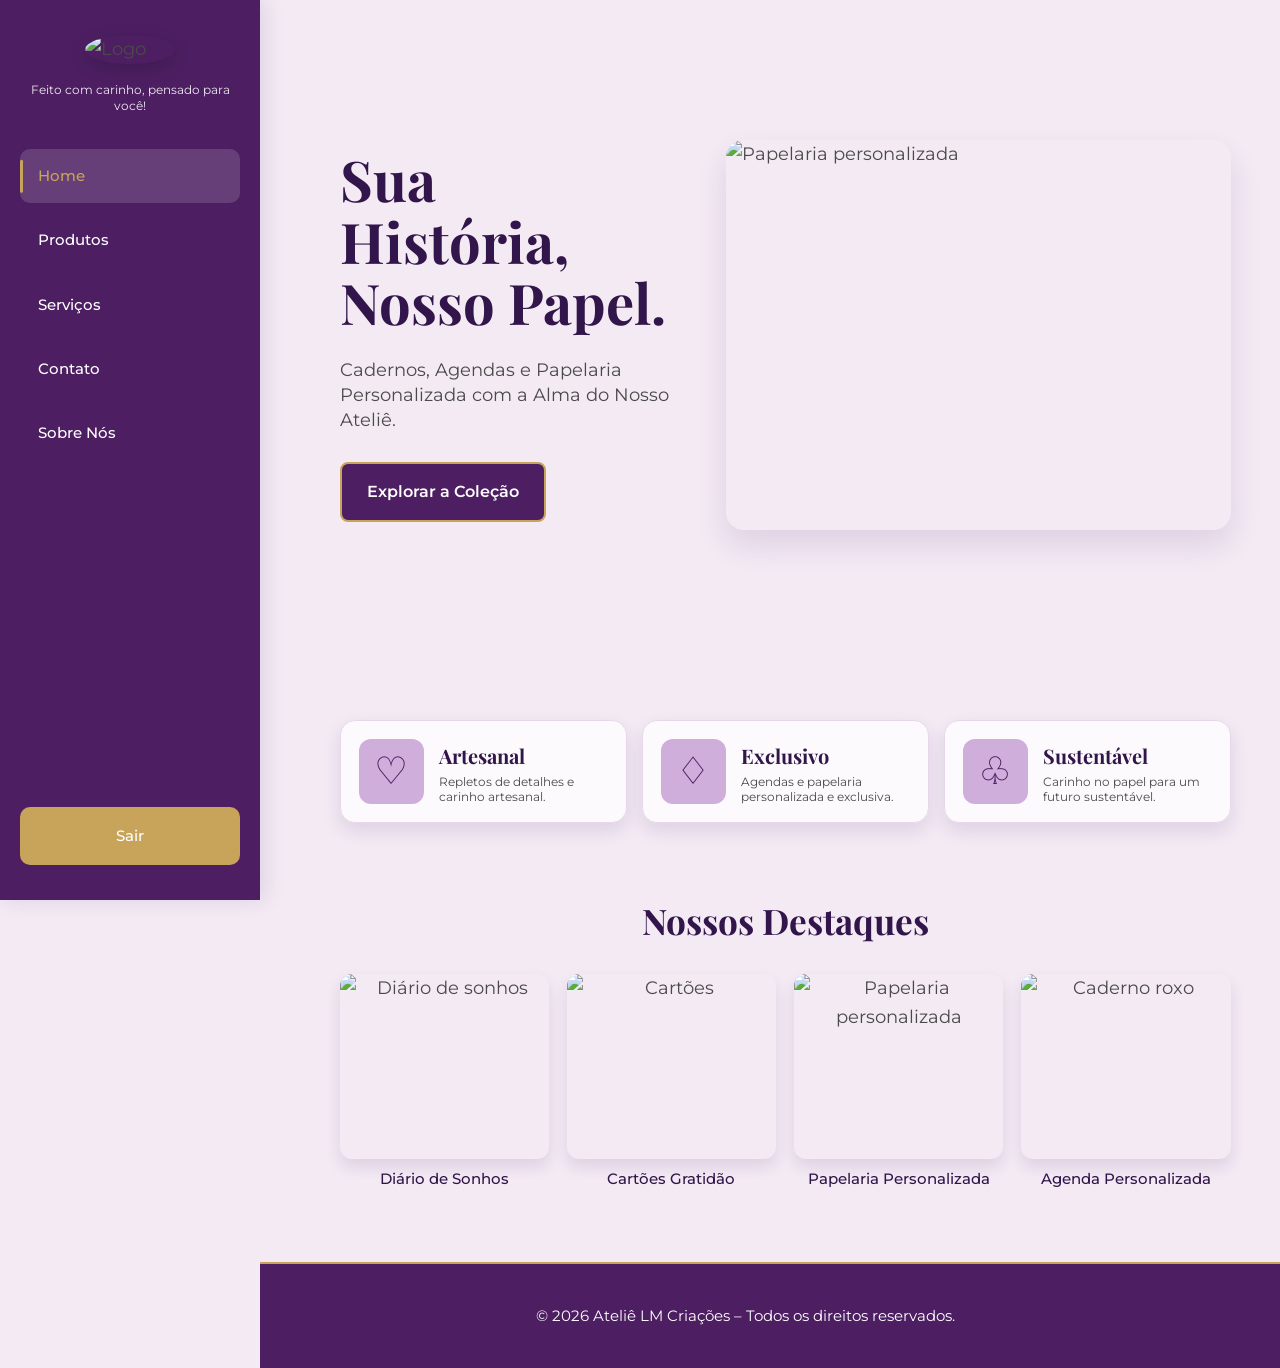
==== commit 6d9af13f: "Ateliê LM Criações" ====
--- a/index.html
+++ b/index.html
@@ -1,90 +1,191 @@
 <!DOCTYPE html>
-<html lang="pt-BR">
+<html lang="pt-br">
 
 <head>
     <meta charset="UTF-8">
     <meta name="viewport" content="width=device-width, initial-scale=1.0">
-    <title>Login | Ateliê LM Criações</title>
+    <title>Home | LM Criações</title>
+    <link rel="stylesheet" href="style.css">
+</head>
 
-    <link rel="stylesheet" href="login-style.css">
-    <link rel="stylesheet" href="https://cdn.jsdelivr.net/npm/bootstrap-icons@1.13.1/font/bootstrap-icons.min.css">
-</head>
+<style>
+    .video-stage {
+        position: fixed;
+        inset: 0;
+
+        width: 100vw;
+        height: 100vh;
+
+        background: #000;
+
+        z-index: 9999;
+
+        display: flex;
+        justify-content: center;
+        align-items: center;
+    }
+
+    .video-stage.hidden {
+        display: none;
+    }
+
+    .video-stage video {
+        width: 100%;
+        height: 100%;
+
+        object-fit: cover;
+    }
+</style>
 
 <body>
 
-    <div class="login-container" id="loginContainer">
-        <div class="login-card">
-            <img src="https://i.imgur.com/DnPA7DT.png" alt="Logo" class="logo">
+    <header>
 
-            <h1>Bem-vindo</h1>
+        <nav>
 
-            <p>
-                Faça login para acessar sua conta.
-            </p>
+            <img class="logo" src="https://imglink.cc/cdn/tSysD6IzB-.jpg" alt="Logo">
+            <p class="Texto-P">Feito com carinho, pensado para você!</p>
 
-            <form id="loginForm">
+            <div class="menu">
+                <a href="index.html" class="ativo">Home</a>
+                <a href="produtos.html">Produtos</a>
+                <a href="servicos.html">Serviços</a>
+                <a href="contato.html">Contato</a>
+                <a href="Sobre.html">Sobre Nós</a>
+                <a href="login.html" class="btn-sair">Sair</a>
+            </div>
 
-                <div class="input-box">
+        </nav>
 
-                    <i class="bi bi-envelope-fill"></i>
+    </header>
 
-                    <input type="email" id="email" placeholder="Seu e-mail" required>
+    <main>
 
+        <section class="home-hero">
+
+            <div class="hero-texto">
+                <h1>Sua História,<br>Nosso Papel.</h1>
+
+                <p>
+                    Cadernos, Agendas e Papelaria
+                    Personalizada com a Alma do
+                    Nosso Ateliê.
+                </p>
+
+                <a href="produtos.html" class="btn-colecao">
+                    Explorar a Coleção
+                </a>
+            </div>
+
+            <div class="hero-imagem">
+                <img src="https://images.unsplash.com/photo-1544816155-12df9643f363?auto=format&fit=crop&w=1000&q=80"
+                    alt="Papelaria personalizada">
+            </div>
+
+        </section>
+
+        <section class="diferenciais">
+
+            <div class="diferencial">
+                <div class="icone">♡</div>
+
+                <div>
+                    <h3>Artesanal</h3>
+                    <p>
+                        Repletos de detalhes e
+                        carinho artesanal.
+                    </p>
+                </div>
+            </div>
+
+            <div class="diferencial">
+                <div class="icone">♢</div>
+
+                <div>
+                    <h3>Exclusivo</h3>
+                    <p>
+                        Agendas e papelaria
+                        personalizada e exclusiva.
+                    </p>
+                </div>
+            </div>
+
+            <div class="diferencial">
+                <div class="icone">♧</div>
+
+                <div>
+                    <h3>Sustentável</h3>
+                    <p>
+                        Carinho no papel para um
+                        futuro sustentável.
+                    </p>
+                </div>
+            </div>
+
+        </section>
+
+        <section id="destaques" class="destaques">
+
+            <h2>Nossos Destaques</h2>
+
+            <div class="produtos-destaque">
+
+                <div class="produto">
+                    <img src="https://images.unsplash.com/photo-1531346878377-a5be20888e57?auto=format&fit=crop&w=600&q=80"
+                        alt="Diário de sonhos">
+
+                    <h3>Diário de Sonhos</h3>
                 </div>
 
-                <div class="input-box">
+                <div class="produto">
+                    <img src="https://images.unsplash.com/photo-1517842645767-c639042777db?auto=format&fit=crop&w=600&q=80"
+                        alt="Cartões">
 
-                    <i class="bi bi-lock-fill"></i>
-
-                    <input type="password" id="senha" placeholder="Sua senha" required>
-
+                    <h3>Cartões Gratidão</h3>
                 </div>
 
-                <button type="submit">
-                    Entrar
-                </button>
+                <div class="produto">
+                    <img src="https://images.unsplash.com/photo-1455390582262-044cdead277a?auto=format&fit=crop&w=600&q=80"
+                        alt="Papelaria personalizada">
 
-                <div class="divider">
-                    <span>ou continue com</span>
+                    <h3>Papelaria Personalizada</h3>
                 </div>
 
-                <div class="social-login">
+                <div class="produto">
+                    <img src="https://images.unsplash.com/photo-1544947950-fa07a98d237f?auto=format&fit=crop&w=600&q=80"
+                        alt="Caderno roxo">
 
-                    <a href="#" class="social-btn instagram">
-                        <i class="bi bi-instagram"></i>
-                    </a>
-
-                    <a href="#" class="social-btn google">
-                        <i class="bi bi-google"></i>
-                    </a>
-
-                    <a href="#" class="social-btn facebook">
-                        <i class="bi bi-facebook"></i>
-                    </a>
-
+                    <h3>Agenda Personalizada</h3>
                 </div>
-
-            </form>
-
-            <div class="links">
-
-                <a href="esqueci-senha.html">
-                    Esqueceu sua senha?
-                </a>
-
-                <a href="cadastro.html">
-                    Criar conta
-                </a>
 
             </div>
 
+        </section>
+
+    </main>
+
+    <footer>
+        <div class="container">
+            <p>© 2026 Ateliê LM Criações – Todos os direitos reservados.</p>
         </div>
+    </footer>
+
+    <div class="video-stage hidden" id="videoStage">
+
+        <video id="loginVideo" autoplay muted playsinline preload="auto">
+
+            <source
+                src="https://res.cloudinary.com/dpfxm4tb/video/upload/v1787179783/Animated_brand_logo_reveal_202608181915.mp4"
+                type="video/mp4">
+
+            Seu navegador não suporta vídeo HTML5.
+
+        </video>
 
     </div>
 
     <script src="https://player.vimeo.com/api/player.js"></script>
-
-    <script src="video-teste.js"></script>
+    <script src="video-index.js"></script>
 
 </body>
 
--- a/style.css
+++ b/style.css
@@ -0,0 +1,1160 @@
+/* https://imglink.cc/cdn/tSysD6IzB-.jpg (Imagem da Logo)*/
+@import url('https://fonts.googleapis.com/css2?family=Montserrat:wght@300;400;500;600;700&family=Playfair+Display:wght@500;600;700&display=swap%27');
+
+:root {
+    --bg-principal: #F3EAF4;
+    --cabecalho: #4D1F62;
+    --roxo-texto: #32154A;
+    --cards: #CFAEDC;
+    --branco: #FFFFFF;
+    --botao: #C8A35A;
+    --botao-hover: #B38E47;
+    --textinho: #4A4A4A;
+    --borda: #E8D7EC;
+    --sombra: rgba(77, 31, 98, .12);
+    --transition: .3s ease;
+}
+
+* {
+    margin: 0;
+    padding: 0;
+    box-sizing: border-box;
+}
+
+html {
+    scroll-behavior: smooth;
+}
+
+body {
+    background: var(--bg-principal);
+    color: var(--textinho);
+    font-family: "Montserrat", sans-serif;
+    font-size: 18px;
+    line-height: 1.6;
+}
+
+.body-contato {
+
+    min-height: 100vh;
+
+    background:
+        radial-gradient(circle at 80% 20%,
+            rgba(207, 174, 220, .35),
+            transparent 25%),
+        radial-gradient(circle at 20% 80%,
+            rgba(200, 163, 90, .10),
+            transparent 25%),
+        var(--bg-principal);
+
+    color: var(--textinho);
+
+    font-family: "Montserrat", sans-serif;
+
+    line-height: 1.6;
+
+}
+
+
+h1,
+h2,
+h3,
+h4,
+h5,
+h6 {
+    font-family: "Playfair Display", serif;
+    color: var(--roxo-texto);
+    margin-bottom: 15px;
+}
+
+h1 {
+    font-size: 3.5rem;
+}
+
+h2 {
+    font-size: 2.7rem;
+}
+
+h3 {
+    font-size: 2rem;
+}
+
+h4 {
+    font-size: 1.7rem;
+}
+
+h5 {
+    font-size: 1.4rem;
+}
+
+h6 {
+    font-size: 1.1rem;
+}
+
+p {
+    margin-bottom: 20px;
+}
+
+header {
+    position: fixed;
+    top: 0;
+    left: 0;
+    width: 260px;
+    height: 100vh;
+    background: var(--cabecalho);
+    box-shadow: 4px 0 20px var(--sombra);
+    z-index: 1000;
+}
+
+nav {
+    height: 100vh;
+    display: flex;
+    flex-direction: column;
+    align-items: center;
+    padding: 35px 20px;
+}
+
+.logo {
+    width: 90px;
+    border-radius: 50%;
+    margin-bottom: 18px;
+    box-shadow:
+        0 5px 18px rgba(0, 0, 0, .18);
+    transition: var(--transition);
+}
+
+.logo:hover {
+    transform: scale(1.06) rotate(2deg);
+}
+
+.menu {
+    width: 100%;
+    display: flex;
+    flex-direction: column;
+    gap: 10px;
+    flex: 1;
+}
+
+
+.menu a {
+    position: relative;
+    color: var(--branco);
+    padding: 15px 18px;
+    border-radius: 10px;
+    text-decoration: none;
+    font-size: .95rem;
+    font-weight: 500;
+    transition: var(--transition);
+    overflow: hidden;
+
+}
+
+.menu a::before {
+    content: "";
+    position: absolute;
+    left: 0;
+    top: 50%;
+    width: 3px;
+    height: 0;
+    background: var(--botao);
+    border-radius: 5px;
+    transform: translateY(-50%);
+    transition: var(--transition);
+
+}
+
+
+.menu a:hover {
+    background: rgba(255, 255, 255, .10);
+    color: var(--botao);
+    transform: translateX(8px);
+
+}
+
+
+.menu a:hover::before {
+    height: 60%;
+
+}
+
+.menu a.ativo {
+    background: rgba(255, 255, 255, .14);
+    color: var(--botao);
+
+}
+
+
+.menu a.ativo::before {
+    height: 60%;
+
+}
+
+main {
+    margin-left: 260px;
+    padding-left: 30px;
+}
+
+.box {
+    min-height: calc(100vh - 55px);
+    display: flex;
+    justify-content: center;
+    align-items: center;
+    padding: 55px 35px;
+}
+
+
+.conteudo {
+    width: 100%;
+    max-width: 1100px;
+}
+
+.titulo {
+    text-align: center;
+    margin-bottom: 42px;
+    animation: aparecer .7s ease;
+}
+
+
+.titulo span {
+    display: block;
+    color: var(--botao);
+    font-size: .75rem;
+    font-weight: 700;
+    letter-spacing: 3px;
+    margin-bottom: 8px;
+}
+
+
+.titulo h1 {
+    position: relative;
+    display: inline-block;
+    color: var(--roxo-texto);
+    font-family: "Playfair Display", serif;
+    font-size: clamp(2rem, 4vw, 3rem);
+    margin-bottom: 12px;
+}
+
+.titulo h1::after {
+    content: "";
+    position: absolute;
+    left: 50%;
+    bottom: -8px;
+    width: 55px;
+    height: 3px;
+    background: var(--botao);
+    border-radius: 10px;
+    transform: translateX(-50%);
+}
+
+
+.titulo p {
+    max-width: 600px;
+    margin: 0 auto;
+    color: var(--textinho);
+    font-size: .95rem;
+}
+
+.container {
+    width: 95%;
+    padding: 30px 10px;
+}
+
+.cont {
+    display: grid;
+    grid-template-columns: repeat(3, 1fr);
+    gap: 22px;
+}
+
+section {
+    margin-bottom: 70px;
+}
+
+.sect {
+    position: relative;
+    min-height: 220px;
+    padding: 28px 22px;
+    background: rgba(255, 255, 255, .95);
+    border: 1px solid var(--borda);
+    border-radius: 18px;
+    box-shadow:
+        0 8px 20px var(--sombra);
+
+    display: flex;
+    flex-direction: column;
+    justify-content: center;
+    align-items: center;
+    text-align: center;
+    transition:
+        transform .3s ease,
+        box-shadow .3s ease,
+        border-color .3s ease;
+
+    overflow: hidden;
+    animation: subir .7s ease both;
+}
+
+.sect::before {
+    content: "";
+    position: absolute;
+    top: 0;
+    left: 0;
+    width: 100%;
+    height: 3px;
+    background:
+        linear-gradient(90deg,
+            var(--botao),
+            var(--cabecalho));
+
+    transform: scaleX(0);
+    transform-origin: center;
+    transition: var(--transition);
+}
+
+
+.sect:hover {
+    transform: translateY(-8px);
+    border-color: var(--roxo-claro);
+    box-shadow:
+        0 16px 32px rgba(77, 31, 98, .17);
+}
+
+
+.sect:hover::before {
+    transform: scaleX(1);
+}
+
+.sect:nth-child(1) {
+    animation-delay: .05s;
+}
+
+.sect:nth-child(2) {
+    animation-delay: .10s;
+}
+
+.sect:nth-child(3) {
+    animation-delay: .15s;
+}
+
+.sect:nth-child(4) {
+    animation-delay: .20s;
+}
+
+.sect:nth-child(5) {
+    animation-delay: .25s;
+}
+
+.sect:nth-child(6) {
+    animation-delay: .30s;
+}
+
+.home-hero {
+    width: 100%;
+    min-height: 650px;
+    display: grid;
+    grid-template-columns: .8fr 1.2fr;
+    align-items: center;
+    gap: 50px;
+    padding: 60px 5% 40px;
+}
+
+.hero-texto {
+    max-width: 450px;
+}
+
+.hero-texto h1 {
+    font-size: 3.5rem;
+    line-height: 1.1;
+    margin-bottom: 25px;
+}
+
+.hero-texto p {
+    font-size: 1.15rem;
+    line-height: 1.35;
+    margin-bottom: 30px;
+}
+
+.hero-imagem {
+    width: 100%;
+    height: 390px;
+    overflow: hidden;
+    border-radius: 18px;
+    box-shadow: 0 15px 30px var(--sombra);
+}
+
+.hero-imagem img {
+    width: 100%;
+    height: 100%;
+    display: block;
+    object-fit: cover;
+    transition: var(--transition);
+}
+
+.hero-imagem:hover img {
+    transform: scale(1.03);
+}
+
+button,
+.btn-colecao {
+    background: var(--botao);
+    color: var(--branco);
+    border-radius: 8px;
+    font-size: 16px;
+    font-weight: 600;
+    cursor: pointer;
+    transition: var(--transition);
+}
+
+button {
+    border: none;
+    padding: 12px 30px;
+}
+
+button:hover {
+    background: var(--botao-hover);
+    transform: translateY(-3px);
+}
+
+.btn-colecao {
+    display: inline-block;
+    padding: 15px 25px;
+    border: 2px solid var(--botao);
+    text-decoration: none;
+    background: var(--cabecalho);
+}
+
+.btn-colecao:hover {
+    background: var(--botao);
+    transform: translateY(-3px);
+    box-shadow: 0 8px 18px rgba(200, 163, 90, .30);
+}
+
+.btn-sair {
+    width: 100%;
+    margin-top: auto;
+    padding: 15px 18px;
+    background: var(--botao);
+    color: var(--branco);
+    border: 2px solid transparent;
+    border-radius: 12px;
+    text-align: center;
+    text-decoration: none;
+    font-weight: 600;
+    transition: var(--transition);
+}
+
+.btn-sair:hover {
+    background: var(--botao-hover);
+    border-color: rgba(255, 255, 255, .25);
+    transform: translateY(-3px);
+    box-shadow: 0 8px 18px rgba(200, 163, 90, .35);
+}
+
+.diferenciais {
+    width: 90%;
+    margin: 0 auto 70px;
+    display: grid;
+    grid-template-columns: repeat(3, 1fr);
+    gap: 15px;
+}
+
+.diferencial {
+    display: flex;
+    align-items: center;
+    gap: 15px;
+    padding: 18px;
+    background: rgba(255, 255, 255, .75);
+    border: 1px solid var(--borda);
+    border-radius: 15px;
+    box-shadow: 0 8px 18px var(--sombra);
+    transition: var(--transition);
+}
+
+.diferencial:hover {
+    transform: translateY(-5px);
+    box-shadow: 0 12px 25px var(--sombra);
+}
+
+.icone {
+    min-width: 65px;
+    height: 65px;
+    display: flex;
+    align-items: center;
+    justify-content: center;
+    background: var(--cards);
+    color: var(--cabecalho);
+    border-radius: 12px;
+    font-family: serif;
+    font-size: 38px;
+}
+
+.icon {
+    width: 54px;
+    height: 54px;
+    display: flex;
+    align-items: center;
+    justify-content: center;
+    margin-bottom: 15px;
+    background:
+        linear-gradient(135deg,
+            var(--bg-principal),
+            #E9D8ED);
+
+    border: 1px solid var(--borda);
+    border-radius: 50%;
+    font-size: 23px;
+    transition: var(--transition);
+}
+
+
+.sect:hover .icone {
+    transform:
+        scale(1.1) rotate(4deg);
+    box-shadow:
+        0 5px 12px var(--sombra);
+}
+
+.sect h3 {
+    color: var(--roxo-texto);
+    font-family: "Playfair Display", serif;
+    font-size: 1.25rem;
+    margin-bottom: 10px;
+}
+
+
+.sect p {
+    color: var(--textinho);
+    font-size: .9rem;
+    margin-bottom: 4px;
+}
+
+.diferencial h3 {
+    margin-bottom: 2px;
+    font-size: 1.25rem;
+}
+
+.diferencial p {
+    margin: 0;
+    font-size: .75rem;
+    line-height: 1.25;
+}
+
+.destaques {
+    width: 90%;
+    margin: 0 auto 70px;
+    text-align: center;
+}
+
+.destaques h2 {
+    margin-bottom: 25px;
+    font-size: 2.2rem;
+}
+
+.produtos-destaque {
+    display: grid;
+    grid-template-columns: repeat(4, 1fr);
+    gap: 18px;
+}
+
+.produto {
+    cursor: pointer;
+    transition: var(--transition);
+}
+
+.produto:hover {
+    transform: translateY(-5px);
+}
+
+.produto img {
+    width: 100%;
+    height: 185px;
+    display: block;
+    object-fit: cover;
+    margin-bottom: 8px;
+    border-radius: 12px;
+    box-shadow: 0 8px 15px var(--sombra);
+    transition: var(--transition);
+}
+
+.produto:hover img {
+    box-shadow: 0 12px 22px var(--sombra);
+}
+
+.produto h3 {
+    margin: 0;
+    color: var(--roxo-texto);
+    font-family: "Montserrat", sans-serif;
+    font-size: .95rem;
+    font-weight: 500;
+}
+
+.servicos {
+    display: grid;
+    grid-template-columns: repeat(auto-fit, minmax(260px, 1fr));
+    gap: 25px;
+}
+
+.card,
+.card_servicos {
+    padding: 25px;
+    background: var(--branco);
+    border: 1px solid var(--borda);
+    border-radius: 18px;
+    box-shadow: 0 10px 20px var(--sombra);
+}
+
+.card button {
+    margin-top: 15px;
+}
+
+.card_servicos {
+    transition: var(--transition);
+}
+
+.card_servicos:hover {
+    transform: translateY(-5px);
+}
+
+#servicos_main {
+    padding: 30px 5% 5%;
+    display: flex;
+    flex-direction: column;
+}
+
+#servicos_main h1 {
+    padding: 0;
+}
+
+.card_servicos img {
+    width: 100%;
+    height: 180px;
+    object-fit: cover;
+    object-position: center;
+    display: block;
+}
+
+.overlay {
+    position: relative;
+    width: auto;
+    padding: 10px 0;
+    background: rgba(50, 21, 74, .79);
+    color: var(--branco);
+    border-radius: 10px;
+    text-align: center;
+    font-size: 15px;
+    font-weight: bold;
+    opacity: 0;
+    transition: opacity var(--transition);
+}
+
+.card_servicos:hover .overlay {
+    opacity: 1;
+}
+
+.Texto-P {
+    color: var(--branco);
+    font-size: .72rem;
+    text-align: center;
+    line-height: 1.4;
+    margin-bottom: 35px;
+    opacity: .9;
+}
+
+
+footer {
+    margin-left: 260px;
+    padding: 10px;
+    background: var(--cabecalho);
+    color: var(--branco);
+    text-align: center;
+    border-top: 2px solid var(--botao);
+}
+
+footer p {
+    margin: 0;
+    color: var(--branco);
+    font-size: .95rem;
+}
+
+@media (max-width: 1000px) {
+    .home-hero {
+        grid-template-columns: 1fr;
+        padding-top: 40px;
+        text-align: center;
+    }
+
+    .hero-texto {
+        max-width: 600px;
+        margin: auto;
+    }
+
+    .hero-imagem {
+        height: 350px;
+    }
+
+    .diferenciais {
+        grid-template-columns: 1fr;
+    }
+
+    .produtos-destaque {
+        grid-template-columns: repeat(2, 1fr);
+    }
+}
+
+@media (max-width: 768px) {
+    body {
+        font-size: 16px;
+    }
+
+    header {
+        position: relative;
+        width: 100%;
+        height: auto;
+    }
+
+    nav {
+        padding: 20px;
+    }
+
+    .logo {
+        margin-bottom: 20px;
+    }
+
+    .menu {
+        flex-direction: row;
+        justify-content: center;
+        flex-wrap: wrap;
+    }
+
+    main {
+        margin-left: 0;
+        padding-left: 0;
+    }
+
+    .container {
+        width: 92%;
+    }
+
+    .home-hero {
+        padding: 30px 5%;
+    }
+
+    .hero-texto h1 {
+        font-size: 2.5rem;
+    }
+
+    .hero-texto p {
+        font-size: 1rem;
+    }
+
+    .hero-imagem {
+        height: 280px;
+    }
+
+    .diferenciais {
+        width: 92%;
+    }
+
+    .produtos-destaque {
+        grid-template-columns: repeat(2, 1fr);
+    }
+
+    footer {
+        margin-left: 0;
+    }
+}
+
+@media (max-width: 500px) {
+    .produtos-destaque {
+        grid-template-columns: 1fr;
+    }
+
+    .produto img {
+        height: 220px;
+    }
+}
+
+.sobre-container {
+    width: min(1250px, 90%);
+    margin: 0 auto;
+}
+
+.sobre-hero {
+    min-height: 550px;
+    padding: 70px 5%;
+    display: grid;
+    grid-template-columns: .9fr 1.1fr;
+    align-items: center;
+    gap: 60px;
+}
+
+.sobre-titulo {
+    position: relative;
+}
+
+.sobre-detalhe,
+.titulo-secao span,
+.diferencial-conteudo>span {
+    display: inline-block;
+    margin-bottom: 12px;
+    color: var(--botao);
+    font-size: .8rem;
+    font-weight: 700;
+    letter-spacing: 2px;
+}
+
+.sobre-titulo h1 {
+    margin-bottom: 5px;
+    line-height: 1.1;
+}
+
+.sobre-titulo h2 {
+    margin-bottom: 15px;
+    color: var(--botao);
+    font-family: "Montserrat", sans-serif;
+    font-size: 1.4rem;
+    font-weight: 500;
+}
+
+.sobre-titulo p {
+    font-size: 1.1rem;
+    font-style: italic;
+}
+
+.sobre-introducao {
+    padding: 35px;
+    background: rgba(255, 255, 255, .8);
+    border-left: 5px solid var(--botao);
+    border-radius: 0 20px 20px 0;
+    box-shadow: 0 12px 25px var(--sombra);
+}
+
+.sobre-introducao p:last-child {
+    margin-bottom: 0;
+}
+
+.titulo-secao {
+    margin-bottom: 40px;
+    text-align: center;
+}
+
+.titulo-secao h2 {
+    margin-bottom: 8px;
+}
+
+.titulo-secao p {
+    max-width: 650px;
+    margin: 0 auto;
+}
+
+.sobre-secao {
+    padding: 40px 5% 80px;
+}
+
+.sobre-servicos {
+    display: grid;
+    grid-template-columns: repeat(4, 1fr);
+    gap: 20px;
+}
+
+.sobre-card,
+.sobre-bloco {
+    background: var(--branco);
+    border: 1px solid var(--borda);
+    box-shadow: 0 8px 18px var(--sombra);
+}
+
+.sobre-card {
+    position: relative;
+    padding: 28px 22px;
+    border-radius: 18px;
+    overflow: hidden;
+    transition: var(--transition);
+}
+
+.sobre-card::before {
+    content: "";
+    position: absolute;
+    inset: 0 0 auto;
+    height: 4px;
+    background: var(--botao);
+    transform: scaleX(0);
+    transform-origin: left;
+    transition: var(--transition);
+}
+
+.sobre-card:hover {
+    transform: translateY(-8px);
+    box-shadow: 0 15px 30px var(--sombra);
+}
+
+.sobre-card:hover::before {
+    transform: scaleX(1);
+}
+
+.sobre-icone,
+.bloco-icone {
+    display: flex;
+    align-items: center;
+    justify-content: center;
+    background: var(--cards);
+    border-radius: 15px;
+}
+
+.sobre-icone {
+    width: 58px;
+    height: 58px;
+    margin-bottom: 18px;
+    font-size: 28px;
+}
+
+.sobre-card h3,
+.beneficio h3 {
+    font-family: "Montserrat", sans-serif;
+}
+
+.sobre-card h3 {
+    margin-bottom: 8px;
+    font-size: 1.15rem;
+}
+
+.sobre-card p {
+    margin: 0;
+    font-size: .9rem;
+    line-height: 1.5;
+}
+
+.sobre-diferencial {
+    width: 90%;
+    margin: 20px auto 80px;
+    padding: 50px;
+    display: grid;
+    grid-template-columns: 1.5fr .8fr;
+    align-items: center;
+    gap: 50px;
+    background: var(--cabecalho);
+    color: var(--branco);
+    border-radius: 25px;
+    box-shadow: 0 15px 30px var(--sombra);
+    overflow: hidden;
+}
+
+.diferencial-conteudo h2 {
+    color: var(--branco);
+}
+
+.diferencial-conteudo p {
+    color: rgba(255, 255, 255, .88);
+}
+
+.diferencial-frase {
+    padding: 25px;
+    text-align: center;
+    border: 1px solid rgba(255, 255, 255, .25);
+    border-radius: 18px;
+}
+
+.diferencial-frase span {
+    display: block;
+    height: 30px;
+    color: var(--botao);
+    font-family: "Playfair Display", serif;
+    font-size: 4rem;
+    line-height: 1;
+}
+
+.diferencial-frase p {
+    margin: 15px 0 0;
+    color: var(--branco);
+    font-family: "Playfair Display", serif;
+    font-size: 1.25rem;
+}
+
+.sobre-duplo {
+    width: 90%;
+    margin: 0 auto 80px;
+    display: grid;
+    grid-template-columns: repeat(2, 1fr);
+    gap: 25px;
+}
+
+.sobre-bloco {
+    padding: 35px;
+    border-radius: 20px;
+    transition: var(--transition);
+}
+
+.sobre-bloco:hover {
+    transform: translateY(-5px);
+}
+
+.bloco-icone {
+    width: 60px;
+    height: 60px;
+    margin-bottom: 20px;
+    font-size: 30px;
+}
+
+.sobre-bloco h2 {
+    font-size: 2rem;
+}
+
+.sobre-escolha {
+    padding: 20px 5% 80px;
+}
+
+.sobre-beneficios {
+    display: grid;
+    grid-template-columns: repeat(2, 1fr);
+    gap: 20px;
+}
+
+.beneficio {
+    display: flex;
+    align-items: flex-start;
+    gap: 20px;
+    padding: 25px;
+    background: rgba(255, 255, 255, .8);
+    border: 1px solid var(--borda);
+    border-radius: 18px;
+    transition: var(--transition);
+}
+
+.beneficio:hover {
+    transform: translateY(-5px);
+    box-shadow: 0 10px 22px var(--sombra);
+}
+
+.beneficio-icone {
+    min-width: 55px;
+    height: 55px;
+    display: flex;
+    align-items: center;
+    justify-content: center;
+    background: var(--cards);
+    border-radius: 14px;
+    font-size: 25px;
+}
+
+.beneficio h3 {
+    margin-bottom: 5px;
+    font-size: 1.15rem;
+}
+
+.beneficio p {
+    margin: 0;
+    font-size: .9rem;
+}
+
+.sobre-final {
+    width: 90%;
+    margin: 0 auto 70px;
+    padding: 65px 30px;
+    text-align: center;
+    background: var(--cards);
+    border-radius: 25px;
+    box-shadow: 0 12px 25px var(--sombra);
+}
+
+.sobre-final h2 {
+    margin-bottom: 10px;
+}
+
+.sobre-final p {
+    max-width: 600px;
+    margin: 0 auto 25px;
+}
+
+@media (max-width: 1100px) {
+
+    .sobre-hero {
+        grid-template-columns: 1fr;
+        gap: 30px;
+        text-align: center;
+    }
+
+    .sobre-introducao {
+        text-align: left;
+    }
+
+    .sobre-servicos {
+        grid-template-columns: repeat(2, 1fr);
+    }
+
+    .sobre-diferencial {
+        grid-template-columns: 1fr;
+    }
+}
+
+@media (max-width: 768px) {
+
+    .sobre-hero {
+        padding: 40px 2%;
+    }
+
+    .sobre-secao,
+    .sobre-escolha {
+        padding-left: 2%;
+        padding-right: 2%;
+    }
+
+    .sobre-titulo h1 {
+        font-size: 2.6rem;
+    }
+
+    .sobre-titulo h2 {
+        font-size: 1.15rem;
+    }
+
+    .sobre-introducao {
+        padding: 25px;
+    }
+
+    .sobre-servicos,
+    .sobre-beneficios,
+    .sobre-duplo {
+        grid-template-columns: 1fr;
+    }
+
+    .sobre-secao {
+        padding-bottom: 60px;
+    }
+
+    .sobre-escolha {
+        padding-bottom: 60px;
+    }
+
+    .sobre-diferencial,
+    .sobre-duplo,
+    .sobre-final {
+        width: 95%;
+    }
+
+    .sobre-diferencial {
+        padding: 35px 25px;
+    }
+}
+
+@media (max-width: 500px) {
+
+    .sobre-titulo h1 {
+        font-size: 2.2rem;
+    }
+
+    .titulo-secao h2 {
+        font-size: 2rem;
+    }
+
+    .sobre-introducao {
+        border-left: 0;
+        border-top: 4px solid var(--botao);
+        border-radius: 0 0 18px 18px;
+    }
+
+    .sobre-diferencial,
+    .sobre-final {
+        border-radius: 18px;
+    }
+
+    .sobre-final {
+        padding: 45px 20px;
+    }
+}
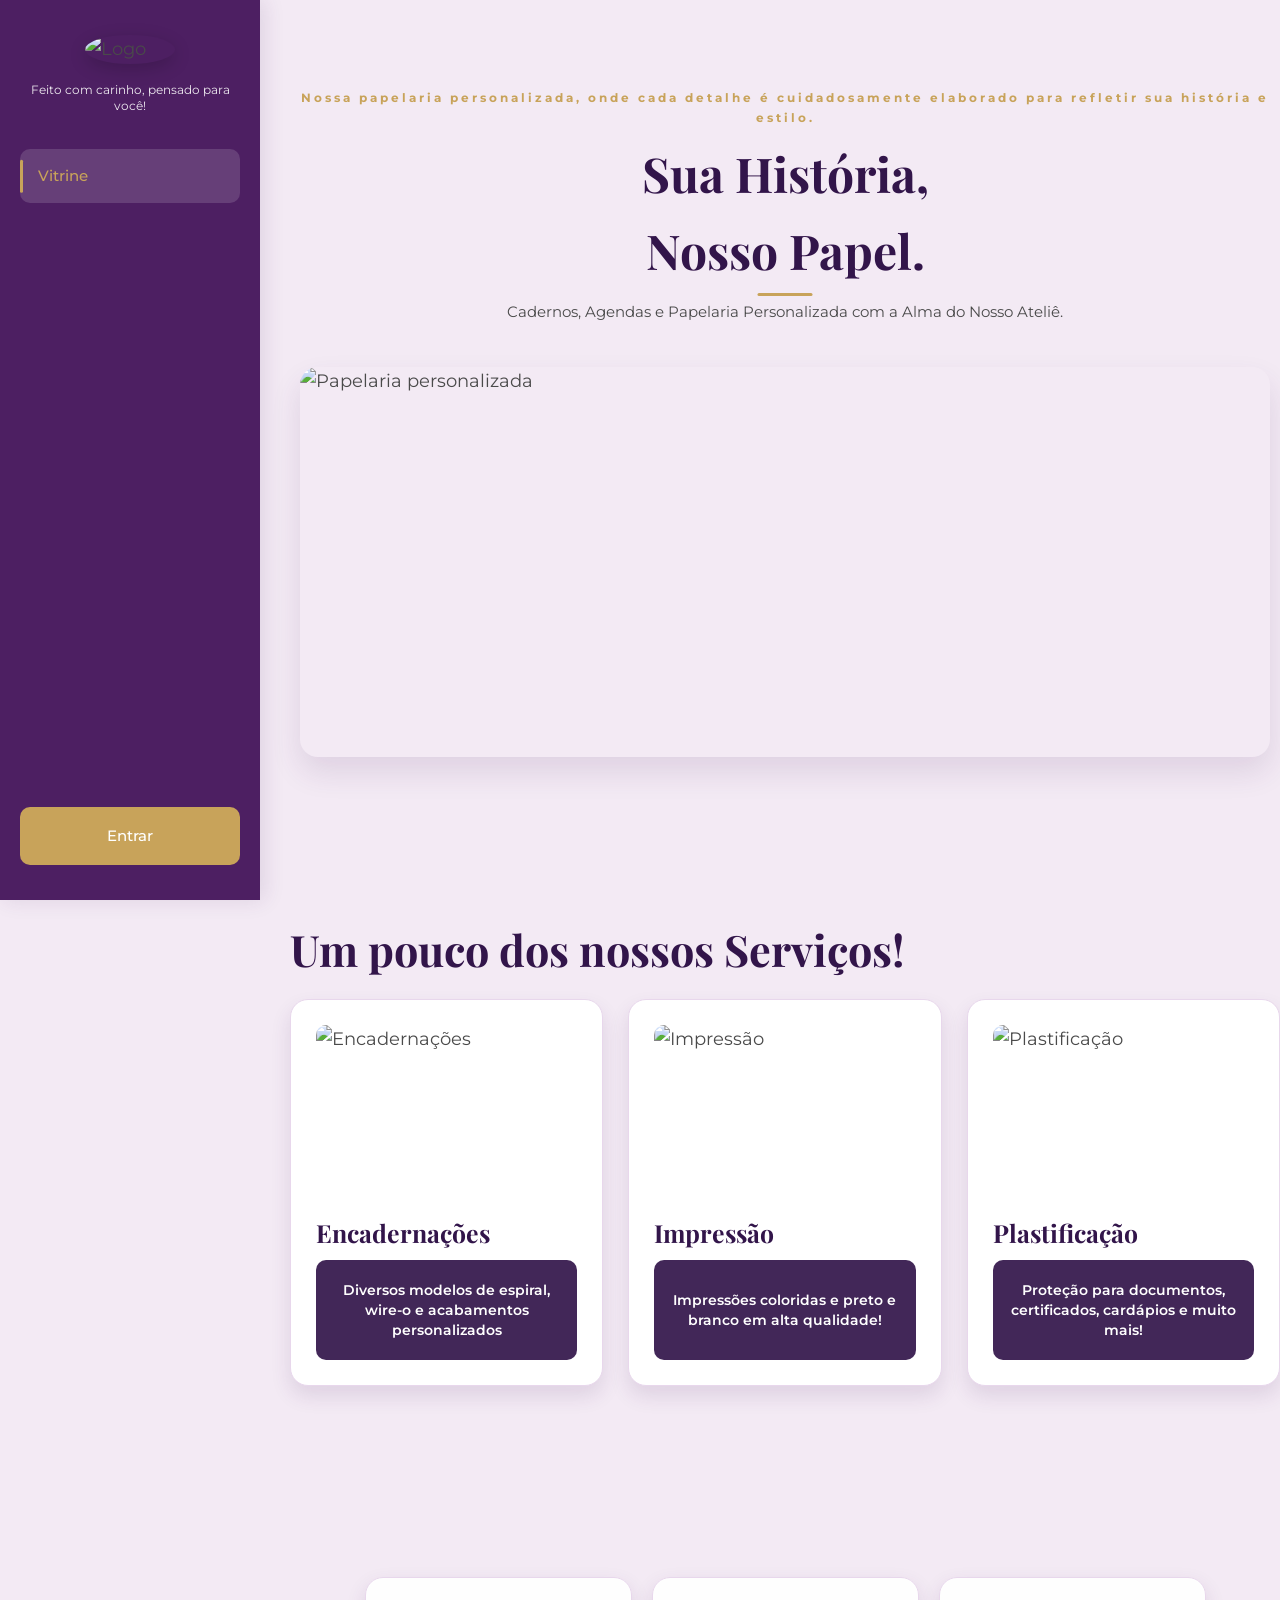
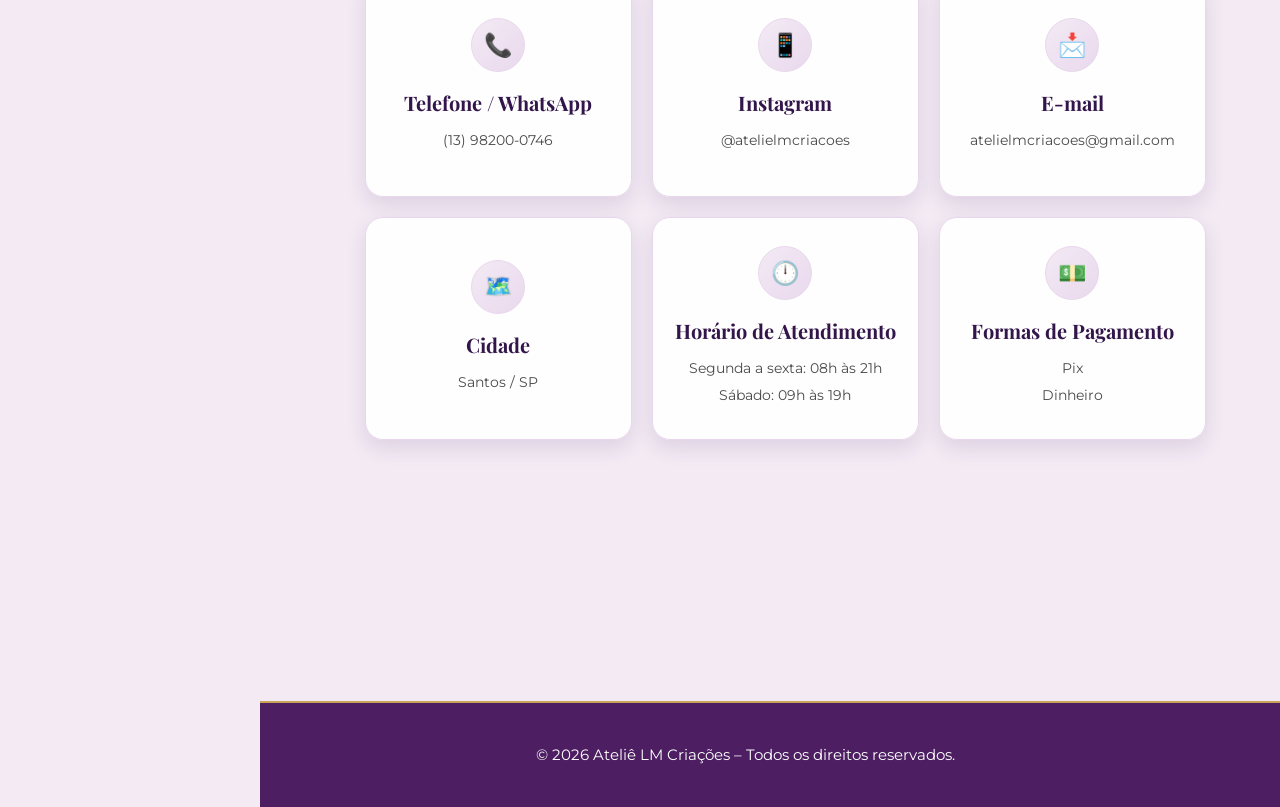
==== commit dad7a2db: "Ateliê LM C" ====
--- a/index.html
+++ b/index.html
@@ -6,157 +6,189 @@
     <meta name="viewport" content="width=device-width, initial-scale=1.0">
     <title>Home | LM Criações</title>
     <link rel="stylesheet" href="style.css">
+    <script src="menu-ham.js"></script>
 </head>
 
-<style>
-    .video-stage {
-        position: fixed;
-        inset: 0;
-
-        width: 100vw;
-        height: 100vh;
-
-        background: #000;
-
-        z-index: 9999;
-
-        display: flex;
-        justify-content: center;
-        align-items: center;
-    }
-
-    .video-stage.hidden {
-        display: none;
-    }
-
-    .video-stage video {
-        width: 100%;
-        height: 100%;
-
-        object-fit: cover;
-    }
-</style>
-
 <body>
 
     <header>
-
         <nav>
 
             <img class="logo" src="https://imglink.cc/cdn/tSysD6IzB-.jpg" alt="Logo">
-            <p class="Texto-P">Feito com carinho, pensado para você!</p>
+
+            <p class="Texto-P">
+                Feito com carinho, pensado para você!
+            </p>
+
+            <button class="menu-hamburguer" onclick="abrirMenu()">
+                <span></span>
+                <span></span>
+                <span></span>
+            </button>
 
             <div class="menu">
-                <a href="index.html" class="ativo">Home</a>
-                <a href="produtos.html">Produtos</a>
-                <a href="servicos.html">Serviços</a>
-                <a href="contato.html">Contato</a>
-                <a href="Sobre.html">Sobre Nós</a>
-                <a href="login.html" class="btn-sair">Sair</a>
+                <a href="index.html" class="ativo">Vitrine</a>
+                <a href="login.html" class="btn-sair">Entrar</a>
             </div>
 
         </nav>
-
     </header>
 
     <main>
 
-        <section class="home-hero">
-
-            <div class="hero-texto">
-                <h1>Sua História,<br>Nosso Papel.</h1>
-
-                <p>
-                    Cadernos, Agendas e Papelaria
-                    Personalizada com a Alma do
-                    Nosso Ateliê.
-                </p>
-
-                <a href="produtos.html" class="btn-colecao">
-                    Explorar a Coleção
-                </a>
-            </div>
-
-            <div class="hero-imagem">
-                <img src="https://images.unsplash.com/photo-1544816155-12df9643f363?auto=format&fit=crop&w=1000&q=80"
-                    alt="Papelaria personalizada">
-            </div>
-
+        <section class="box">
+
+            <div class="conteudo">
+
+                <div class="titulo">
+
+                    <span>Nossa papelaria personalizada, onde cada detalhe é cuidadosamente elaborado para
+                        refletir sua história e estilo.</span>
+
+                    <h1>
+                        Sua História,<br>Nosso Papel.
+                    </h1>
+
+                    <p>
+                        Cadernos, Agendas e Papelaria Personalizada com a Alma do Nosso Ateliê.
+                    </p>
+
+                </div>
+
+                <div class="hero-imagem">
+                    <img src="https://images.unsplash.com/photo-1568871391149-449702439177?q=80&w=1516&auto=format&fit=crop&ixlib=rb-4.1.0&ixid=M3wxMjA3fDB8MHxwaG90by1wYWdlfHx8fGVufDB8fHx8fA%3D%3D"
+                        alt="Papelaria personalizada">
+                </div>
         </section>
 
-        <section class="diferenciais">
-
-            <div class="diferencial">
-                <div class="icone">♡</div>
-
-                <div>
-                    <h3>Artesanal</h3>
-                    <p>
-                        Repletos de detalhes e
-                        carinho artesanal.
-                    </p>
-                </div>
-            </div>
-
-            <div class="diferencial">
-                <div class="icone">♢</div>
-
-                <div>
-                    <h3>Exclusivo</h3>
-                    <p>
-                        Agendas e papelaria
-                        personalizada e exclusiva.
-                    </p>
-                </div>
-            </div>
-
-            <div class="diferencial">
-                <div class="icone">♧</div>
-
-                <div>
-                    <h3>Sustentável</h3>
-                    <p>
-                        Carinho no papel para um
-                        futuro sustentável.
-                    </p>
-                </div>
-            </div>
-
-        </section>
-
-        <section id="destaques" class="destaques">
-
-            <h2>Nossos Destaques</h2>
-
-            <div class="produtos-destaque">
-
-                <div class="produto">
-                    <img src="https://images.unsplash.com/photo-1531346878377-a5be20888e57?auto=format&fit=crop&w=600&q=80"
-                        alt="Diário de sonhos">
-
-                    <h3>Diário de Sonhos</h3>
-                </div>
-
-                <div class="produto">
-                    <img src="https://images.unsplash.com/photo-1517842645767-c639042777db?auto=format&fit=crop&w=600&q=80"
-                        alt="Cartões">
-
-                    <h3>Cartões Gratidão</h3>
-                </div>
-
-                <div class="produto">
-                    <img src="https://images.unsplash.com/photo-1455390582262-044cdead277a?auto=format&fit=crop&w=600&q=80"
-                        alt="Papelaria personalizada">
-
-                    <h3>Papelaria Personalizada</h3>
-                </div>
-
-                <div class="produto">
-                    <img src="https://images.unsplash.com/photo-1544947950-fa07a98d237f?auto=format&fit=crop&w=600&q=80"
-                        alt="Caderno roxo">
-
-                    <h3>Agenda Personalizada</h3>
-                </div>
+        <h2>Um pouco dos nossos Serviços!</h2>
+
+        <div class="servicos">
+
+            <div class="card_servicos">
+                <img src="https://imglink.cc/cdn/hP9dumNWrf.jpg" alt="Encadernações" class="img_servicos">
+                <h3>Encadernações</h3>
+                <div class="overlay">Diversos modelos de espiral, wire-o e acabamentos personalizados</div>
+            </div>
+            <div class="card_servicos">
+                <img src="https://imglink.cc/cdn/GuUOpI1HMr.jpg" alt="Impressão" class="img_servicos">
+                <h3>Impressão</h3>
+                <div class="overlay">Impressões coloridas e preto e branco em alta qualidade!</div>
+            </div>
+            <div class="card_servicos">
+                <img src="https://imglink.cc/cdn/tc0ggeTQ1N.jpg" alt="Plastificação" class="img_servicos">
+                <h3>Plastificação</h3>
+                <div class="overlay">Proteção para documentos, certificados, cardápios e muito mais!</div>
+            </div>
+        </div>
+
+        <section class="box">
+
+            <div class="cont">
+
+                <article class="sect">
+
+                    <div class="icon">
+                        📞
+                    </div>
+
+                    <h3>
+                        Telefone / WhatsApp
+                    </h3>
+
+                    <p>
+                        (13) 98200-0746
+                    </p>
+
+                </article>
+
+                <article class="sect">
+
+                    <div class="icon">
+                        📱
+                    </div>
+
+                    <h3>
+                        Instagram
+                    </h3>
+
+                    <p>
+                        @atelielmcriacoes
+                    </p>
+
+                </article>
+
+                <article class="sect">
+
+                    <div class="icon">
+                        📩
+                    </div>
+
+                    <h3>
+                        E-mail
+                    </h3>
+
+                    <p>
+                        atelielmcriacoes@gmail.com
+                    </p>
+
+                </article>
+
+                <article class="sect">
+
+                    <div class="icon">
+                        🗺️
+                    </div>
+
+                    <h3>
+                        Cidade
+                    </h3>
+
+                    <p>
+                        Santos / SP
+                    </p>
+
+                </article>
+
+                <article class="sect">
+
+                    <div class="icon">
+                        🕛
+                    </div>
+
+                    <h3>
+                        Horário de Atendimento
+                    </h3>
+
+                    <p>
+                        Segunda a sexta: 08h às 21h
+                    </p>
+
+                    <p>
+                        Sábado: 09h às 19h
+                    </p>
+
+                </article>
+
+                <article class="sect">
+
+                    <div class="icon">
+                        💵
+                    </div>
+
+                    <h3>
+                        Formas de Pagamento
+                    </h3>
+
+                    <p>
+                        Pix
+                    </p>
+
+                    <p>
+                        Dinheiro
+                    </p>
+
+                </article>
 
             </div>
 
@@ -170,23 +202,6 @@
         </div>
     </footer>
 
-    <div class="video-stage hidden" id="videoStage">
-
-        <video id="loginVideo" autoplay muted playsinline preload="auto">
-
-            <source
-                src="https://res.cloudinary.com/dpfxm4tb/video/upload/v1787179783/Animated_brand_logo_reveal_202608181915.mp4"
-                type="video/mp4">
-
-            Seu navegador não suporta vídeo HTML5.
-
-        </video>
-
-    </div>
-
-    <script src="https://player.vimeo.com/api/player.js"></script>
-    <script src="video-index.js"></script>
-
 </body>
 
 </html>
--- a/style.css
+++ b/style.css
@@ -188,6 +188,41 @@
 
 }
 
+.menu-hamburguer {
+    display: none;
+
+    width: 45px;
+    height: 45px;
+
+    border: none;
+    border-radius: 10px;
+
+    background: rgba(255, 255, 255, .10);
+
+    cursor: pointer;
+
+    flex-direction: column;
+    justify-content: center;
+    align-items: center;
+    gap: 5px;
+
+    transition: .3s;
+}
+
+.menu-hamburguer:hover {
+    background: rgba(255, 255, 255, .18);
+}
+
+.menu-hamburguer span {
+    width: 24px;
+    height: 3px;
+
+    background: var(--branco);
+    border-radius: 5px;
+
+    transition: .3s;
+}
+
 main {
     margin-left: 260px;
     padding-left: 30px;
@@ -198,9 +233,17 @@
     display: flex;
     justify-content: center;
     align-items: center;
-    padding: 55px 35px;
-}
-
+    padding: 10px;
+}
+
+.box-servicos {
+    min-height: calc(100vh - 55px);
+    display: flex;
+    justify-content: center;
+    align-items: center;
+    padding: 30px;
+    margin-left: 10%;
+}
 
 .conteudo {
     width: 100%;
@@ -212,7 +255,6 @@
     margin-bottom: 42px;
     animation: aparecer .7s ease;
 }
-
 
 .titulo span {
     display: block;
@@ -222,7 +264,6 @@
     letter-spacing: 3px;
     margin-bottom: 8px;
 }
-
 
 .titulo h1 {
     position: relative;
@@ -261,7 +302,7 @@
 .cont {
     display: grid;
     grid-template-columns: repeat(3, 1fr);
-    gap: 22px;
+    gap: 20px;
 }
 
 section {
@@ -592,6 +633,16 @@
     gap: 25px;
 }
 
+#servicos_main {
+    padding: 30px 5% 5%;
+    display: flex;
+    flex-direction: column;
+}
+
+#servicos_main h1 {
+    padding: 0;
+}
+
 .card,
 .card_servicos {
     padding: 25px;
@@ -599,28 +650,11 @@
     border: 1px solid var(--borda);
     border-radius: 18px;
     box-shadow: 0 10px 20px var(--sombra);
-}
-
-.card button {
-    margin-top: 15px;
-}
-
-.card_servicos {
     transition: var(--transition);
 }
 
 .card_servicos:hover {
     transform: translateY(-5px);
-}
-
-#servicos_main {
-    padding: 30px 5% 5%;
-    display: flex;
-    flex-direction: column;
-}
-
-#servicos_main h1 {
-    padding: 0;
 }
 
 .card_servicos img {
@@ -629,24 +663,48 @@
     object-fit: cover;
     object-position: center;
     display: block;
+    border-radius: 10px;
+    margin-bottom: 12px;
+}
+
+.card_servicos h3 {
+    color: var(--roxo-texto);
+    font-family: "Playfair Display", serif;
+    font-size: 1.55rem;
+    line-height: 1.25;
+    margin-bottom: 12px;
 }
 
 .overlay {
-    position: relative;
-    width: auto;
-    padding: 10px 0;
-    background: rgba(50, 21, 74, .79);
+    width: 100%;
+    min-height: 100px;
+    padding: 16px 18px;
+
+    background: rgba(50, 21, 74, .92);
     color: var(--branco);
+
     border-radius: 10px;
+
+    display: flex;
+    align-items: center;
+    justify-content: center;
+
     text-align: center;
-    font-size: 15px;
-    font-weight: bold;
-    opacity: 0;
-    transition: opacity var(--transition);
+
+    font-family: "Montserrat", sans-serif;
+    font-size: 14px;
+    font-weight: 600;
+    line-height: 1.45;
+
+    opacity: 1;
+
+    transform: translateY(0);
+
+    transition: transform var(--transition);
 }
 
 .card_servicos:hover .overlay {
-    opacity: 1;
+    transform: translateY(-6px);
 }
 
 .Texto-P {
@@ -696,6 +754,84 @@
 
     .produtos-destaque {
         grid-template-columns: repeat(2, 1fr);
+    }
+}
+
+@media (max-width: 768px) {
+
+    nav {
+        position: relative;
+        height: auto;
+        min-height: 80px;
+
+        display: flex;
+        flex-direction: row;
+        align-items: center;
+
+        padding: 15px 20px;
+
+        background: #4D1F62;
+    }
+
+    .logo {
+        width: 60px;
+        height: 60px;
+    }
+
+    .Texto-P {
+        display: none;
+    }
+
+    .menu-hamburguer {
+        display: flex;
+        margin-left: auto;
+    }
+
+    .menu {
+        display: none;
+
+        position: absolute;
+        top: 100%;
+        left: 0;
+
+        width: 100%;
+
+        padding: 15px 20px 20px;
+        box-sizing: border-box;
+
+        background: #4D1F62;
+
+        flex-direction: column;
+        gap: 5px;
+
+        z-index: 1000;
+
+        box-shadow: 0 8px 15px rgba(0, 0, 0, .15);
+    }
+
+    .menu.aberto {
+        display: flex;
+    }
+
+    .menu a {
+        width: 100%;
+        box-sizing: border-box;
+    }
+
+    .menu a:hover {
+        transform: translateX(4px);
+    }
+
+    .menu-hamburguer.aberto span:nth-child(1) {
+        transform: translateY(8px) rotate(45deg);
+    }
+
+    .menu-hamburguer.aberto span:nth-child(2) {
+        opacity: 0;
+    }
+
+    .menu-hamburguer.aberto span:nth-child(3) {
+        transform: translateY(-8px) rotate(-45deg);
     }
 }
 
